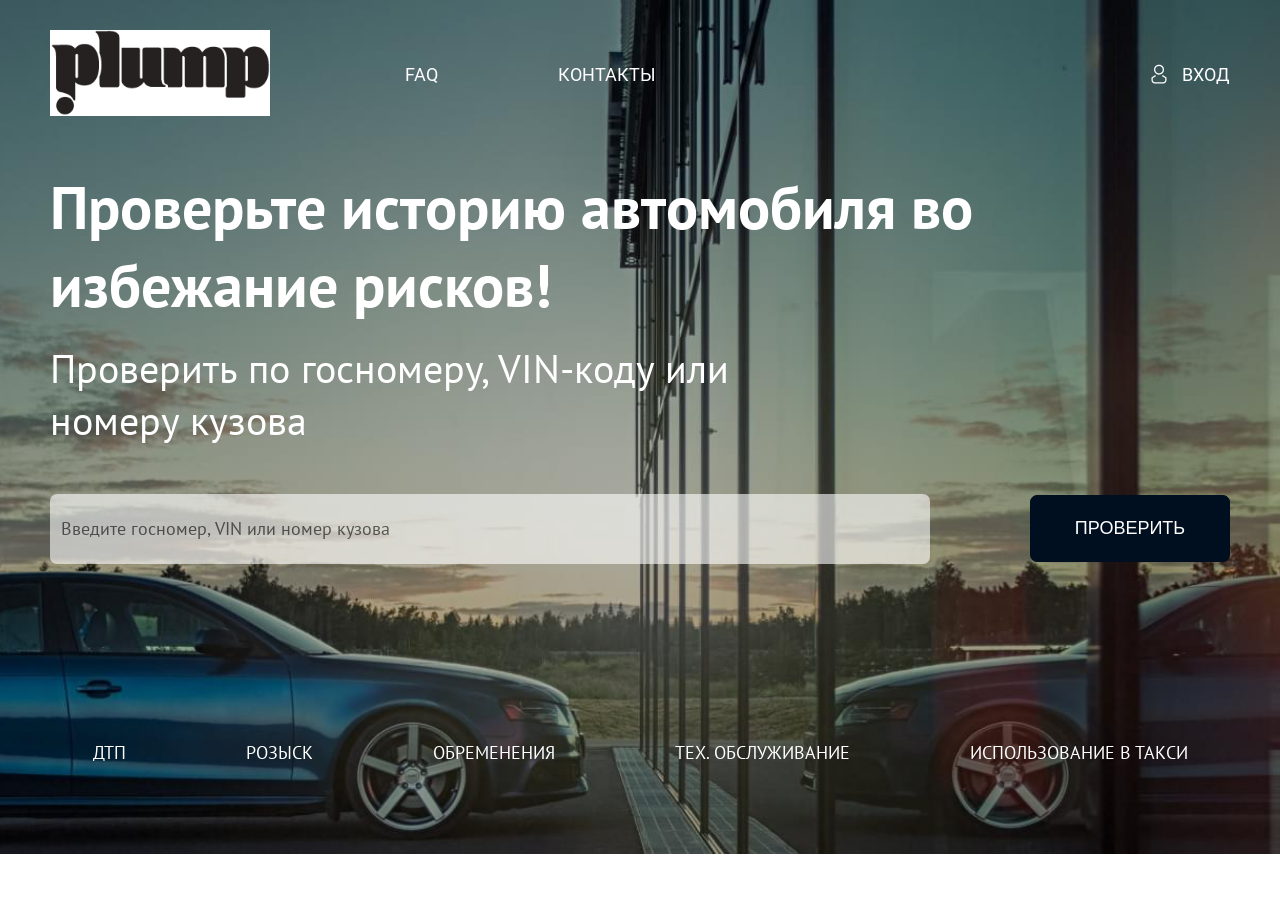
==== index.html @ 809ff92e "FIrst" ====
<!DOCTYPE html>
<html lang="ru">

<head>
    <meta charset="UTF-8">
    <meta http-equiv="X-UA-Compatible" content="IE=edge">
    <meta name="viewport" content="width=device-width, initial-scale=1.0">
    <title>Auto | Development Version</title>
    <link rel="stylesheet" href="css/style.min.css">
</head>

<body>
    <div class="wrapper">
        <div class="content">
            <header class="header header_white">
                <div class="container">
                    <div class="row">
                        <div class="header__col header__col_logo">
                            <div class="header__logo">
                                <img src="images/logo.png" alt="логотип">
                            </div>
                        </div>
                        <div class="header__col header__col_menu">
                            <input class="burger-menu__input" type="checkbox" id="burgerMenu">
                            <label class='menu__icon burger-menu' for="burgerMenu">
                                <span></span>
                                <span></span>
                                <span></span>
                            </label>
                            <div class="header__menu">
                                <nav class='header-menu__body'>
                                    <ul class='header-menu__list'>
                                        <li class='header-menu__item'><a href='#' class='header-menu__link'>FAQ</a></li>
                                        <li class='header-menu__item'><a href='#' class='header-menu__link'>КОНТАКТЫ</a>
                                        </li>
                                        <li class='header-menu__item header-menu__item_mob'><a href='#'
                                                class='header-menu__link'>профиль</a></li>
                                    </ul>
                                    <ul class="header-menu__info">
                                        <li class="header-menu__info-item">
                                            <a href="tel:89990000000" class="header-menu__info-link">89990000000</a>
                                        </li>
                                        <li class="header-menu__info-item">
                                            <a href="mailto:1@m.ru" class="header-menu__info-link">1@m.ru</a>
                                        </li>
                                    </ul>
                                </nav>
                            </div>
                            <div class="header__menu-bg"></div>
                        </div>
                        <div class="header__col header__col_enter">
                            <div class="header__enter">
                                <svg class="header__enter-icon" width="20" height="20" viewBox="0 0 20 20" fill="none"
                                    xmlns="http://www.w3.org/2000/svg">
                                    <path
                                        d="M10 10.625C9.0111 10.625 8.0444 10.3318 7.22215 9.78235C6.39991 9.23294 5.75904 8.45205 5.3806 7.53842C5.00217 6.62479 4.90315 5.61946 5.09608 4.64955C5.289 3.67965 5.76521 2.78873 6.46447 2.08947C7.16373 1.39021 8.05465 0.914002 9.02455 0.721076C9.99446 0.52815 10.9998 0.627166 11.9134 1.0056C12.8271 1.38404 13.6079 2.02491 14.1574 2.84715C14.7068 3.6694 15 4.6361 15 5.625C15 6.95109 14.4732 8.22285 13.5355 9.16054C12.5979 10.0982 11.3261 10.625 10 10.625ZM10 1.875C9.25832 1.875 8.5333 2.09494 7.91661 2.50699C7.29993 2.91905 6.81928 3.50472 6.53545 4.18994C6.25163 4.87516 6.17736 5.62916 6.32206 6.35659C6.46675 7.08402 6.8239 7.75221 7.34835 8.27665C7.8728 8.8011 8.54098 9.15825 9.26841 9.30295C9.99584 9.44764 10.7498 9.37338 11.4351 9.08955C12.1203 8.80572 12.706 8.32508 13.118 7.70839C13.5301 7.09171 13.75 6.36668 13.75 5.625C13.75 4.63044 13.3549 3.67661 12.6517 2.97335C11.9484 2.27009 10.9946 1.875 10 1.875Z" />
                                    <path
                                        d="M14.375 19.375H5.625C4.7962 19.375 4.00134 19.0458 3.41529 18.4597C2.82924 17.8737 2.5 17.0788 2.5 16.25V13.75C2.50002 13.6415 2.52826 13.5349 2.58196 13.4407C2.63566 13.3465 2.71295 13.2678 2.80625 13.2125L5.93125 11.3375C6.07224 11.2738 6.23186 11.2646 6.37922 11.3118C6.52658 11.359 6.6512 11.4591 6.72896 11.5929C6.80673 11.7267 6.83212 11.8845 6.80022 12.0359C6.76831 12.1873 6.68138 12.3215 6.55625 12.4125L3.75 14.1062V16.25C3.75 16.7473 3.94754 17.2242 4.29917 17.5758C4.65081 17.9275 5.12772 18.125 5.625 18.125H14.375C14.8723 18.125 15.3492 17.9275 15.7008 17.5758C16.0525 17.2242 16.25 16.7473 16.25 16.25V14.1062L13.4312 12.4125C13.3516 12.3765 13.2803 12.3241 13.2221 12.2589C13.1639 12.1936 13.1201 12.1168 13.0934 12.0335C13.0667 11.9502 13.0579 11.8623 13.0673 11.7754C13.0768 11.6884 13.1044 11.6044 13.1483 11.5288C13.1923 11.4532 13.2516 11.3877 13.3225 11.3365C13.3934 11.2852 13.4742 11.2494 13.5598 11.2314C13.6453 11.2134 13.7337 11.2135 13.8193 11.2318C13.9048 11.25 13.9855 11.2861 14.0562 11.3375L17.1812 13.2125C17.2769 13.2662 17.3567 13.3442 17.4126 13.4386C17.4686 13.5329 17.4987 13.6403 17.5 13.75V16.25C17.5 17.0788 17.1708 17.8737 16.5847 18.4597C15.9987 19.0458 15.2038 19.375 14.375 19.375Z" />
                                </svg>
                                вход
                            </div>
                        </div>
                    </div>
                </div>
            </header>
            <section class="home-offer">
                <div class="container">
                    <div class="row">
                        <h1 class="home-offer__title title title_bold title_white">
                            Проверьте историю автомобиля во избежание рисков!
                        </h1>
                        <p class="home-offer__descr">
                            Проверить по госномеру, VIN-коду или номеру кузова
                        </p>
                        <form action="#" class="home-offer__form">
                            <input type="text" class="input home-offer__form-input check-form__input"
                                placeholder="Введите госномер, VIN или номер кузова">
                            <button class="home-offer__form-btn check-form__btn btn btn_dark"
                                type="submit">ПРОВЕРИТЬ</button>
                        </form>
                        <ul class='home-offer__menu'>
                            <li class='home-offer__item'><a href='#' class='home-offer__link'>ДТП</a></li>
                            <li class='home-offer__item'><a href='#' class='home-offer__link'>РОЗЫСК</a></li>
                            <li class='home-offer__item'><a href='#' class='home-offer__link'>ОБРЕМЕНЕНИЯ</a></li>
                            <li class='home-offer__item'><a href='#' class='home-offer__link'>ТЕХ. ОБСЛУЖИВАНИЕ</a></li>
                            <li class='home-offer__item'><a href='#' class='home-offer__link'>ИСПОЛЬЗОВАНИЕ В ТАКСИ</a>
                            </li>
                        </ul>
                    </div>
                </div>
            </section>
            <section class="home-rep">
                <div class="container">
                    <div class="row">
                        <h2 class="title title_md title_dark">
                            В полный отчет входит:
                        </h2>
                    </div>
                    <div class="row">
                        <div class="home-rep__items">
                            <div class="home-rep__item">
                                <div class="home-rep__item-img">
                                    <img src="images/icons/home-page/driver.svg" class="home-rep__item-icon">
                                </div>
                                <p class="home-rep__items-text">
                                    История смены владельцев авто
                                </p>
                            </div>
                            <div class="home-rep__item">
                                <div class="home-rep__item-img">
                                    <img src="images/icons/home-page/dtp.svg" class="home-rep__item-icon">
                                </div>
                                <p class="home-rep__items-text">
                                    История участия в ДТП
                                </p>
                            </div>
                            <div class="home-rep__item">
                                <div class="home-rep__item-img">
                                    <img src="images/icons/home-page/reg.svg" class="home-rep__item-icon">
                                </div>
                                <p class="home-rep__items-text">
                                    История регистрации автомобиля
                                </p>
                            </div>
                            <div class="home-rep__item">
                                <div class="home-rep__item-img">
                                    <img src="images/icons/home-page/mglass.svg" class="home-rep__item-icon">
                                </div>
                                <p class="home-rep__items-text">
                                    Нахождение авто в розыске
                                </p>
                            </div>
                            <div class="home-rep__item">
                                <div class="home-rep__item-img">
                                    <img src="images/icons/home-page/court.svg" class="home-rep__item-icon">
                                </div>
                                <p class="home-rep__items-text">
                                    Наличие обременений на автомобиль
                                </p>
                            </div>
                            <div class="home-rep__item">
                                <div class="home-rep__item-img">
                                    <img src="images/icons/home-page/mileage.svg" class="home-rep__item-icon">
                                </div>
                                <p class="home-rep__items-text">
                                    Пробег транспортного средства
                                </p>
                            </div>
                            <div class="home-rep__item">
                                <div class="home-rep__item-img">
                                    <img src="images/icons/home-page/to.svg" class="home-rep__item-icon">
                                </div>
                                <p class="home-rep__items-text">
                                    История прохождения ТО
                                </p>
                            </div>
                            <div class="home-rep__item">
                                <div class="home-rep__item-img">
                                    <img src="images/icons/home-page/tm.svg" class="home-rep__item-icon">
                                </div>
                                <p class="home-rep__items-text">
                                    Таможенные сведения
                                </p>
                            </div>
                            <div class="home-rep__item">
                                <div class="home-rep__item-img">
                                    <img src="images/icons/home-page/taxi.svg" class="home-rep__item-icon">
                                </div>
                                <p class="home-rep__items-text">
                                    Использование в таксопарках
                                </p>
                            </div>
                        </div>
                    </div>
                    <div class="row home-rep__sec">
                        <h2 class="title title_md title_dark">
                            Информация берется </br>
                            из официальных источников:
                        </h2>
                    </div>
                    <div class="row">
                        <div class="home-rep__items">
                            <div class="home-rep__item">
                                <div class="home-rep__item-img">
                                    <img src="images/icons/home-page/gibbd.svg" class="home-rep__item-icon">
                                </div>
                                <p class="home-rep__items-text">
                                    ГИБДД
                                </p>
                            </div>
                            <div class="home-rep__item">
                                <div class="home-rep__item-img">
                                    <img src="images/icons/home-page/dillers.svg" class="home-rep__item-icon">
                                </div>
                                <p class="home-rep__items-text">
                                    Автодилеры
                                </p>
                            </div>
                            <div class="home-rep__item">
                                <div class="home-rep__item-img">
                                    <img src="images/icons/home-page/court.svg" class="home-rep__item-icon">
                                </div>
                                <p class="home-rep__items-text">
                                    ФССП
                                </p>
                            </div>
                            <div class="home-rep__item">
                                <div class="home-rep__item-img">
                                    <img src="images/icons/home-page/repair.svg" class="home-rep__item-icon">
                                </div>
                                <p class="home-rep__items-text">
                                    ЕАИСТО
                                </p>
                            </div>
                            <div class="home-rep__item">
                                <div class="home-rep__item-img">
                                    <img src="images/icons/home-page/bank.svg" class="home-rep__item-icon">
                                </div>
                                <p class="home-rep__items-text">
                                    Кредитные организации, банки
                                </p>
                            </div>
                            <div class="home-rep__item">
                                <div class="home-rep__item-img">
                                    <img src="images/icons/home-page/judge.svg" class="home-rep__item-icon">
                                </div>
                                <p class="home-rep__items-text">
                                    Судебные и таможенные органы
                                </p>
                            </div>
                            <div class="home-rep__item">
                                <div class="home-rep__item-img">
                                    <img src="images/icons/home-page/customs.svg" class="home-rep__item-icon">
                                </div>
                                <p class="home-rep__items-text">
                                    Федеральная таможенная служба РФ
                                </p>
                            </div>
                            <div class="home-rep__item">
                                <div class="home-rep__item-img">
                                    <img src="images/icons/home-page/notary.svg" class="home-rep__item-icon">
                                </div>
                                <p class="home-rep__items-text">
                                    Нотариальная палата
                                </p>
                            </div>
                            <div class="home-rep__item">
                                <div class="home-rep__item-img">
                                    <img src="images/icons/home-page/insc.svg" class="home-rep__item-icon">
                                </div>
                                <p class="home-rep__items-text">
                                    Страховые компании
                                </p>
                            </div>
                            <div class="home-rep__item">
                                <div class="home-rep__item-img">
                                    <img src="images/icons/home-page/advert.svg" class="home-rep__item-icon">
                                </div>
                                <p class="home-rep__items-text">
                                    Доски объявлений
                                </p>
                            </div>
                        </div>
                    </div>
                </div>
            </section>
            <section class="home-problems">
                <div class="container">
                    <div class="row">
                        <h2 class="home-problems__title title title_md title_dark">
                            Наиболее распространенные проблемы </br>
                            при покупке транспортного средства с пробегом
                        </h2>
                    </div>
                    <div class="row home-problems__items">
                        <div class="home-problems__item">
                            <div class="home-problems__icon">
                                <img src="images/icons/home-page/mileage2.svg">
                            </div>
                            <p class="home-problems__text">Скрученный пробег,
                                проблемы с кузовом и двигателем
                            </p>
                        </div>
                        <div class="home-problems__item">
                            <div class="home-problems__icon">
                                <img src="images/icons/home-page/tools.svg">
                            </div>
                            <p class="home-problems__text">
                                Вложение больших средств в ремонт купленного транспортного средства
                            </p>
                        </div>
                        <div class="home-problems__item">
                            <div class="home-problems__icon">
                                <img src="images/icons/home-page/docs.svg">
                            </div>
                            <p class="home-problems__text">
                                Наличие юридических проблем с авто (скрытые кредиты, перебитые номера VIN и др.)
                            </p>
                        </div>
                    </div>
                    <div class="row">
                        <div class="home-problems__title title title_md title_dark">Подробный отчет об истории
                            транспортного
                            средства </br> <span>за 99 рублей</span></div>
                    </div>
                    <div class="row">

                        <form action="#" class="home-problems__form check-form">
                            <input type="text" class="input home-problems__form-input check-form__input"
                                placeholder="Введите госномер, VIN или номер кузова">
                            <button class="home-problems__form-btn btn btn_dark" type="submit">ПРОВЕРИТЬ</button>
                        </form>
                    </div>
                </div>
            </section>
            <section class="home-question">
                <div class="container">
                    <p class="home-question__text home-question__text_q">
                        На сайте ГИБДД.РФ можно бесплатно проверить транспортное средство. <br>
                        Почему подробная информация платная?
                    </p>
                    <p class="home-question__text home-question__text_a">
                        Во-первых, в подробном отчёте содержится полная информация из многих баз данных помимо сайта
                        ГИБДД.РФ.
                        <br><br>
                        Во-вторых, для получения подробной информации мы используем сервера, которые оплачиваем.
                        Также, информация из других баз данных стоит денег. И эти расходы мы берем на себя.
                        <br><br>
                        Если вы покупаете подержанный автомобиль, лучше заплатить 99 рублей, чем потом переживать об
                        огромных
                        затратах на ремонт неисправного транспортного средства.
                    </p>
                </div>
            </section>
            <section class="home-report">
                <div class="container">
                    <div class="row">
                        <h2 class="title title_md title_dark">
                            Полный отчет об автомобиле за пару кликов
                        </h2>
                    </div>
                    <div class="row">
                        <ul class="home-report__list">
                            <li class="home-report__item">
                                <div class="home-report__item-icon">
                                    <img src="images/icons/home-page/time.svg" alt="">
                                </div>
                                <p class="home-report__item-text">
                                    Частая проблема, с которой сталкиваются люди при покупке б/у авто - это
                                    недостоверная или
                                    неполная информация. Пригодный внешний вид автомобиля может скрывать серьезные
                                    проблемы: аварии,
                                    обременения и различные юридические проблемы.
                                </p>
                            </li>
                            <li class="home-report__item">
                                <div class="home-report__item-icon">
                                    <img src="images/icons/home-page/alert.svg" alt="">
                                </div>
                                <p class="home-report__item-text">
                                    Обязательно проверьте ТС по номеру кузова, если вы планируете покупать праворульный
                                    автомобиль.
                                    Если информация из отчета не соответствует тому, что вам говорит продавец, лучше
                                    отказаться от
                                    приобретения такого автомобиля. Последствия такой покупки могут быть непредсказуемы.
                                </p>
                            </li>
                            <li class="home-report__item">
                                <div class="home-report__item-icon">
                                    <img src="images/icons/home-page/dialog.svg" alt="">
                                </div>
                                <p class="home-report__item-text">
                                    Обязательно проверьте ТС по номеру кузова, если вы планируете покупать праворульный
                                    автомобиль.
                                    Если информация из отчета не соответствует тому, что вам говорит продавец, лучше
                                    отказаться от
                                    приобретения такого автомобиля. Последствия такой покупки могут быть непредсказуемы.
                                </p>
                            </li>
                        </ul>
                    </div>
                </div>
            </section>
            <section class="home-questions">
                <div class="container">
                    <div class="row">
                        <h2 class="home-questions__title title title_md title_white">
                            Частые вопросы
                        </h2>
                    </div>
                    <div class="row home-questions__items">
                        <div class="home-questions__item">
                            <input class="home-questions__item-check" type="checkbox" id="q1">
                            <label for="q1" class="home-questions__item-title">

                                Не пришел отчет на почту. Что делать?
                                <div class="home-questions__item-open">
                                    <span></span>
                                    <span></span>
                                </div>
                            </label>
                            <div class="home-questions__item-content">
                                VIN обязательно состоит из 17 знаков. используются только следующие символы латинского
                                алфавита и
                                арабские цифры:
                                0 1 2 3 4 5 6 7 8 9 A B C D E F G H J K L M N P R S T U V W X Y Z
                                Использовать буквы: I, O, Q – запрещено, так как их можно спутать с цифрами 1, 0, а
                                также перепутать
                                между собой.
                                VIN делится на 3 части:
                                WMI (World Manufacturers Identification) – мировой индекс изготовителя
                                VDS (Vehicle Description Section) – описательная часть
                                VIS (Vehicle Identification Section) – отличительная часть
                            </div>
                        </div>
                        <div class="home-questions__item">
                            <input class="home-questions__item-check" type="checkbox" id="q3">
                            <label for="q3" class="home-questions__item-title">

                                У моей машины нет вин кода, как проверить полную информацию?
                                <div class="home-questions__item-open">
                                    <span></span>
                                    <span></span>
                                </div>
                            </label>
                            <div class="home-questions__item-content">
                                VIN обязательно состоит из 17 знаков. используются только следующие символы латинского
                                алфавита и
                                арабские цифры:
                                0 1 2 3 4 5 6 7 8 9 A B C D E F G H J K L M N P R S T U V W X Y Z
                                Использовать буквы: I, O, Q – запрещено, так как их можно спутать с цифрами 1, 0, а
                                также перепутать
                                между собой.
                                VIN делится на 3 части:
                                WMI (World Manufacturers Identification) – мировой индекс изготовителя
                                VDS (Vehicle Description Section) – описательная часть
                                VIS (Vehicle Identification Section) – отличительная часть
                            </div>
                        </div>
                        <div class="home-questions__item">
                            <input class="home-questions__item-check" type="checkbox" id="q2">
                            <label for="q2" class="home-questions__item-title">

                                Почему не читает мой vin код или госномер?
                                <div class="home-questions__item-open">
                                    <span></span>
                                    <span></span>
                                </div>
                            </label>
                            <div class="home-questions__item-content">
                                VIN обязательно состоит из 17 знаков. используются только следующие символы латинского
                                алфавита и
                                арабские цифры:
                                0 1 2 3 4 5 6 7 8 9 A B C D E F G H J K L M N P R S T U V W X Y Z
                                Использовать буквы: I, O, Q – запрещено, так как их можно спутать с цифрами 1, 0, а
                                также перепутать
                                между собой.
                                VIN делится на 3 части:
                                WMI (World Manufacturers Identification) – мировой индекс изготовителя
                                VDS (Vehicle Description Section) – описательная часть
                                VIS (Vehicle Identification Section) – отличительная часть
                            </div>
                        </div>
                        <div class="home-questions__item">
                            <input class="home-questions__item-check" type="checkbox" id="q4">
                            <label for="q4" class="home-questions__item-title">

                                Не пришел отчет на почту. Что делать?
                                <div class="home-questions__item-open">
                                    <span></span>
                                    <span></span>
                                </div>
                            </label>
                            <div class="home-questions__item-content">
                                VIN обязательно состоит из 17 знаков. используются только следующие символы латинского
                                алфавита и
                                арабские цифры:
                                0 1 2 3 4 5 6 7 8 9 A B C D E F G H J K L M N P R S T U V W X Y Z
                                Использовать буквы: I, O, Q – запрещено, так как их можно спутать с цифрами 1, 0, а
                                также перепутать
                                между собой.
                                VIN делится на 3 части:
                                WMI (World Manufacturers Identification) – мировой индекс изготовителя
                                VDS (Vehicle Description Section) – описательная часть
                                VIS (Vehicle Identification Section) – отличительная часть
                            </div>
                        </div>
                    </div>
                </div>
            </section>
            <section class="home-contacts">
                <div class="container">
                    <div class="row">
                        <h2 class="home-contacts__title title title_md title-dark">
                            Контакты
                        </h2>
                    </div>
                    <div class="row">
                        <div class="home-contacts__col">
                            <ul class="home-contacts__list">
                                <li class="home-contacts__item">
                                    ООО "Социальные технологии"
                                </li>
                                <li class="home-contacts__item">
                                    ИНН: 9723159800
                                </li>
                                <li class="home-contacts__item">
                                    ОГРН: 1227700396571
                                </li>
                            </ul>
                            <ul class="home-contacts__list">
                                <li class="home-contacts__item">
                                    <address>Адрес: город Москва, 5-Я Кожуховская ул, д. 9</address>
                                </li>
                                <li class="home-contacts__item">
                                    <a href="tel:#" class="home-contacts__link">Телефон: +7-903-782-99-34</a>
                                </li>
                                <li class="home-contacts__item">
                                    <a href="mailto:#" class="home-contacts__link">E-mail: 1@m.ru</a>
                                </li>
                                <li class="home-contacts__item">
                                    График работы: Пн-Пт с 10.00 до 18.00
                                </li>
                            </ul>
                        </div>
                        <div class="home-contacts__col">
                            <h2 class="home-contacts__title title title_md title_dark">
                                Напишите нам
                            </h2>
                            <form action="#" class="home-contacts__form">
                                <input type="text" class="input home-contacts__form-input" placeholder="Имя" />
                                <input type="text" class="input home-contacts__form-input" placeholder="Телефон" />
                                <textarea type="text"
                                    class="input home-contacts__form-input home-contacts__form-message"
                                    placeholder="Сообщение"></textarea>
                                <button class="btn btn_dark home-contacts__form-btn" type="submit">ОТПРАВИТЬ</button>
                                <div class="home-contacts__form-check">
                                    <div class="home-contacts__form-check-wrapper">
                                        <input class="home-contacts__form-check-input" type="checkbox" id="formCheck">
                                        <span class="home-contacts__form-check-input-custom"></span>
                                    </div>
                                    <label for="formCheck" class="home-contacts__form-check-label">Соглашаюсь с
                                        Политикой
                                        конфиденциальности и обработкой персональных данных</label>
                                </div>
                            </form>
                        </div>
                    </div>
                </div>
            </section>
        </div>
        <footer class="footer">
            <div class="container">
                <div class="row">
                    <nav class="footer__menu">
                        <ul class='footer-menu__list'>
                            <li class='footer-menu__item'><a href='#' class='footer-menu__link'>Политика
                                    конфиденциальности</a></li>
                            <li class='footer-menu__item'><a href='#' class='footer-menu__link'>Обработка персональных
                                    данных</a></li>
                            <li class='footer-menu__item'><a href='#' class='footer-menu__link'>Оферта</a></li>
                            <li class='footer-menu__item'><a href='#' class='footer-menu__link'>Тарифы</a></li>
                            <li class='footer-menu__item'><a href='#' class='footer-menu__link'>Отменить подписку</a>
                            </li>
                        </ul>
                    </nav>
                </div>
            </div>
        </footer>
    </div>
</body>

</html>
---- css/style.min.css ----
@font-face{
    font-family:Roboto;
    font-weight:700;
    font-style:normal;
    src:url(../fonts/Roboto/Roboto-Bold.ttf) format("truetype")
}
@font-face{
    font-family:Roboto;
    font-weight:400;
    font-style:normal;
    src:url(../fonts/Roboto/Roboto-Regular.ttf) format("truetype")
}
@font-face{
    font-family:"PT Sans";
    font-weight:700;
    font-style:normal;
    src:url(../fonts/PT_Sans/PTSans-Bold.ttf) format("truetype")
}
@font-face{
    font-family:"PT Sans";
    font-weight:400;
    font-style:normal;
    src:url(../fonts/PT_Sans/PTSans-Regular.ttf) format("truetype")
}
@font-face{
    font-family:"Source Sans 3";
    font-weight:400;
    font-style:normal;
    src:url(../fonts/Source_Sans_3/SourceSans3-VariableFont_wght.ttf) format("truetype")
}
*{
    -webkit-box-sizing:border-box;
    box-sizing:border-box
}
body{
    padding:0;
    margin:0;
    overflow-x:hidden;
    font-family:Roboto;
    font-weight:400;
    font-size:1.2857142857rem;
    color:#070707
}
body,html{
    height:100%;
    overflow-x:hidden
}
a:hover{
    text-decoration:none
}
.wrapper{
    display:-webkit-box;
    display:-ms-flexbox;
    display:flex;
    -webkit-box-orient:vertical;
    -webkit-box-direction:normal;
    -ms-flex-direction:column;
    flex-direction:column;
    height:100%;
    overflow-x:hidden;
    position:relative
}
.container{
    max-width:1210px;
    padding:0 15px;
    margin:0 auto
}
.content{
    -webkit-box-flex:1;
    -ms-flex:1 0 auto;
    flex:1 0 auto
}
footer{
    -webkit-box-flex:0;
    -ms-flex:0 0 auto;
    flex:0 0 auto
}
.row{
    display:-webkit-box;
    display:-ms-flexbox;
    display:flex
}
.text{
    margin:0;
    padding:0;
    font-family:Roboto;
    font-size:1.2857142857rem
}
.title{
    padding:0;
    margin:0
}
.title_bold{
    font-family:"PT Sans";
    font-size:4.2857142857rem;
    font-weight:700
}
.title_md{
    font-family:"PT Sans";
    font-size:2.8571428571rem;
    font-weight:700
}
.title_white{
    color:#fff
}
.title_dark{
    color:#070707
}
.title_nof{
    position:relative
}
.title_nof::after{
    content:"";
    position:absolute;
    background:#27a906;
    border-radius:50%;
    width:15px;
    top:50%;
    right:-45px;
    height:15px
}
.input{
    background:rgba(255,255,255,.6);
    border-radius:7px;
    padding-left:11px;
    padding-right:11px;
    font-size:1.2857142857rem;
    font-family:"PT Sans";
    border:none;
    -webkit-transition:.2s;
    -o-transition:.2s;
    transition:.2s
}
.input::-webkit-input-placeholder{
    color:rgba(0,0,0,.6);
    font-size:1.2857142857rem;
    font-family:"PT Sans"
}
.input::-moz-placeholder{
    color:rgba(0,0,0,.6);
    font-size:1.2857142857rem;
    font-family:"PT Sans"
}
.input:-ms-input-placeholder{
    color:rgba(0,0,0,.6);
    font-size:1.2857142857rem;
    font-family:"PT Sans"
}
.input::-ms-input-placeholder{
    color:rgba(0,0,0,.6);
    font-size:1.2857142857rem;
    font-family:"PT Sans"
}
.input::placeholder{
    color:rgba(0,0,0,.6);
    font-size:1.2857142857rem;
    font-family:"PT Sans"
}
.input:focus{
    background:rgba(255,255,255,.8);
    outline:0
}
.btn{
    border:1px solid rgba(0,0,0,0);
    border-radius:7px;
    text-transform:uppercase;
    text-align:center;
    padding:1.5714285714rem 0;
    max-width:200px;
    width:100%;
    font-size:1.2857142857rem;
    cursor:pointer
}
.btn_dark{
    background-color:#000f20;
    color:#fff;
    border-color:#000f20
}
.btn_white{
    background-color:#fff;
    color:#000;
    border-color:#000
}
.btn:hover{
    color:#fff;
    background-color:#012248;
    border-color:#012248
}
.btn:focus{
    color:#fff;
    background-color:#000f20;
    border-color:#000f20
}
.btn:disabled{
    background:rgba(0,15,32,.1);
    border-color:rgba(0,15,32,.1);
    color:rgba(0,0,0,.4)
}
.check-form{
    width:100%;
    display:-webkit-box;
    display:-ms-flexbox;
    display:flex;
    -webkit-box-align:center;
    -ms-flex-align:center;
    align-items:center
}
.check-form__input{
    max-width:880px;
    width:100%;
    padding-top:1.6785714286rem;
    padding-bottom:1.6785714286rem;
    margin:0 7.1428571429rem 0 0
}
.form{
    background:#f2efe9;
    padding:2.8571428571rem;
    border-radius:7px;
    display:-webkit-box;
    display:-ms-flexbox;
    display:flex;
    -webkit-box-orient:vertical;
    -webkit-box-direction:normal;
    -ms-flex-direction:column;
    flex-direction:column
}
.check{
    position:relative;
    height:30px;
    width:30px;
    min-width:30px;
    margin:0 2.1428571429rem 0 0
}
.check__custom{
    position:absolute;
    width:100%;
    height:100%;
    left:0;
    top:0;
    border-radius:7px;
    border:1px solid rgba(0,0,0,.6);
    display:block;
    z-index:0
}
.check__input{
    position:absolute;
    cursor:pointer;
    width:100%;
    height:100%;
    opacity:0;
    padding:0;
    margin:0;
    z-index:2
}
.check__input:checked~.check__custom{
    background-image:url(../images/icons/check.svg);
    background-size:80%;
    background-repeat:no-repeat;
    background-position:center
}
.info-list{
    list-style:none;
    padding:0;
    margin:0 8.5714285714rem 0 0;
    list-style-position:inside;
    -moz-column-count:2;
    -webkit-column-count:2;
    column-count:2;
    -webkit-column-gap:8.5714285714rem;
    -moz-column-gap:8.5714285714rem;
    column-gap:8.5714285714rem
}
.info-list:last-child{
    margin-right:0
}
.info-list__item{
    margin:10px 0 0 0
}
.info-list__item:first-child{
    margin-top:0
}
.alert{
    background:#f2efe9;
    border-radius:7px;
    padding:3.2142857143rem;
    width:100%
}
.alert__text{
    padding:0;
    margin:0
}
@media(max-width:660px){
    .rep-report__info-list{
        -webkit-column-gap:3.5714285714rem;
        -moz-column-gap:3.5714285714rem;
        column-gap:3.5714285714rem
    }
}
.subscr{
    padding:5.7142857143rem 0
}
.subscr__title{
    margin:0 0 3.0714285714rem 0
}
.subscr__form{
    margin:auto
}
.subscr__cards{
    display:-webkit-box;
    display:-ms-flexbox;
    display:flex;
    -webkit-box-pack:justify;
    -ms-flex-pack:justify;
    justify-content:space-between;
    margin:0 0 2.8571428571rem 0
}
.subscr__card{
    padding:2.1428571429rem;
    border:1px solid #070707;
    border-radius:7px;
    background:#fff;
    display:-webkit-box;
    display:-ms-flexbox;
    display:flex;
    -webkit-box-orient:vertical;
    -webkit-box-direction:normal;
    -ms-flex-direction:column;
    flex-direction:column;
    -webkit-box-pack:justify;
    -ms-flex-pack:justify;
    justify-content:space-between;
    position:relative;
    cursor:pointer;
    -webkit-box-flex:0;
    -ms-flex:0 1 32%;
    flex:0 1 32%;
    -webkit-transition:.2s;
    -o-transition:.2s;
    transition:.2s
}
.subscr__card-checkbox{
    opacity:0;
    position:absolute
}
.subscr__card-checkbox:checked+.subscr__card{
    background-color:#000f20;
    color:#fff
}
.subscr__card-checkbox:checked+.subscr__card .subscr__card-price span{
    color:rgba(255,255,255,.6)
}
.subscr__card-checkbox:checked+.subscr__card .subscr__card-descr{
    color:rgba(255,255,255,.6)
}
.subscr__card-header{
    margin:0 0 3.9285714286rem 0
}
.subscr__card-title{
    font-size:2.1428571429rem
}
.subscr__card-price{
    font-size:2.1428571429rem
}
.subscr__card-price span{
    font-size:1.2857142857rem;
    color:rgba(0,0,0,.6)
}
.subscr__card-descr{
    margin:10px 0 0 0;
    color:rgba(0,0,0,.6)
}
.subscr__agree-wrapper{
    display:-webkit-box;
    display:-ms-flexbox;
    display:flex;
    margin:22px 0 0 0
}
.subscr__btn{
    padding-top:7px;
    padding-bottom:7px;
    display:block;
    margin:3.2142857143rem auto 0 auto
}
.email-form{
    background:#f2efe9;
    border-radius:7px;
    padding:2.8571428571rem;
    max-width:480px;
    width:100%;
    display:-webkit-box;
    display:-ms-flexbox;
    display:flex;
    -webkit-box-orient:vertical;
    -webkit-box-direction:normal;
    -ms-flex-direction:column;
    flex-direction:column
}
.email-form__input{
    width:100%;
    padding-top:8.5px;
    padding-bottom:8.5px
}
.email-form__btn{
    margin-top:25px;
    padding-top:7px;
    padding-bottom:7px;
    max-width:240px
}
@media(max-width:530px){
    .info-list{
        height:initial;
        -webkit-column-count:1;
        -moz-column-count:1;
        column-count:1
    }
}
@media(max-width:1200px){
    .check-form__input{
        margin:0 2.1428571429rem 0 0
    }
    .check-form__btn{
        margin:0
    }
    html{
        font-size:12px
    }
}
@media(max-width:1980px){
    html{
        font-size:14px
    }
}
@media(max-width:1660px){
    html{
        font-size:14px
    }
}
@media(max-width:860px){
    html{
        font-size:9px
    }
    .subscr__cards{
        -webkit-box-orient:vertical;
        -webkit-box-direction:normal;
        -ms-flex-direction:column;
        flex-direction:column
    }
    .subscr__card{
        margin:15px 0 0 0;
        width:100%
    }
    .subscr__card:first-child{
        margin-top:0
    }
    .subscr__btn{
        margin-left:0
    }
}
@media(max-width:480px){
    .btn{
        max-width:160px
    }
    .email-form{
        max-width:none
    }
    .email-form__btn{
        width:100%;
        display:block;
        max-width:none
    }
}
.absolute-hide{
    display:none
}
.lock{
    overflow-y:hidden
}
.header{
    font-size:18px;
    padding:2.1428571429rem 0;
    border-bottom:1px solid rgba(0,0,0,.2)
}
.header_white{
    border:none;
    color:#fff
}
.header_white .header__enter-icon path{
    fill:#fff
}
.header_white .header-menu__link{
    color:#fff
}
.header_white .burger-menu span{
    background-color:#fff
}
.header_dark{
    color:#070707
}
.header_dark .header__enter-icon path{
    fill:#000
}
.header_dark .header-menu__link{
    color:#000
}
.header_dark .burger-menu span{
    background-color:#000
}
.header__col_logo{
    -webkit-box-flex:0;
    -ms-flex:0 0 25%;
    flex:0 0 25%;
    margin:0 60px 0 0
}
.header__col_menu{
    -webkit-box-flex:0;
    -ms-flex:0 1 12.777%;
    flex:0 1 12.777%;
    -webkit-box-pack:start;
    -ms-flex-pack:start;
    justify-content:flex-start
}
.header__col_enter{
    -webkit-box-flex:0;
    -ms-flex:0 1 62.333%;
    flex:0 1 62.333%;
    -webkit-box-pack:end;
    -ms-flex-pack:end;
    justify-content:flex-end
}
.header__logo{
    max-width:220px;
    width:100%
}
.header__logo img{
    width:100%
}
.header__menu{
    display:-webkit-box;
    display:-ms-flexbox;
    display:flex;
    list-style:none
}
.header__enter{
    display:-webkit-box;
    display:-ms-flexbox;
    display:flex;
    -webkit-box-pack:end;
    -ms-flex-pack:end;
    justify-content:flex-end;
    text-transform:uppercase
}
.header__enter-icon{
    margin:0 13px 0 0
}
.header .row{
    -webkit-box-align:center;
    -ms-flex-align:center;
    align-items:center
}
.header__menu-bg{
    position:fixed;
    width:100%;
    height:100%;
    top:0;
    left:0;
    opacity:0;
    -webkit-transition:.3s;
    -o-transition:.3s;
    transition:.3s;
    z-index:-1;
    background:rgba(0,0,0,.5)
}
.header .burger-menu{
    display:none;
    position:absolute;
    margin:-23px 0 0 0;
    right:30px;
    width:30px;
    z-index:2;
    height:18px;
    cursor:pointer;
    z-index:5
}
.header .burger-menu__input{
    opacity:0;
    left:-100%;
    display:none
}
.header .burger-menu span{
    -webkit-transition:.3s;
    -o-transition:.3s;
    transition:.3s;
    top:8px;
    left:0;
    position:absolute;
    width:100%;
    height:2px
}
.header .burger-menu span:first-child{
    top:0
}
.header .burger-menu span:last-child{
    top:auto;
    bottom:0
}
.header .burger-menu__input:checked+.burger-menu span{
    -webkit-transform:scale(0);
    -ms-transform:scale(0);
    transform:scale(0);
    background-color:#000
}
.header .burger-menu__input:checked+.burger-menu span:first-child{
    -webkit-transform:rotate(-45deg);
    -ms-transform:rotate(-45deg);
    transform:rotate(-45deg);
    top:8px
}
.header .burger-menu__input:checked+.burger-menu span:last-child{
    -webkit-transform:rotate(45deg);
    -ms-transform:rotate(45deg);
    transform:rotate(45deg);
    bottom:8px
}
.header .burger-menu__input:checked+.burger-menu+.header__menu{
    opacity:1;
    display:-webkit-box;
    display:-ms-flexbox;
    display:flex
}
.header .burger-menu__input:checked+.burger-menu+.header__menu+.header__menu-bg{
    opacity:1;
    -webkit-backdrop-filter:blur(2px);
    backdrop-filter:blur(2px);
    z-index:1
}
.header-menu__list{
    display:-webkit-box;
    display:-ms-flexbox;
    display:flex;
    list-style:none;
    padding:0;
    margin:0
}
.header-menu__item{
    margin:0 8.5714285714rem 0 0
}
.header-menu__item_mob{
    display:none
}
.header-menu__link{
    color:#070707;
    text-decoration:none;
    text-transform:uppercase
}
.header-menu__link:hover{
    color:#070707;
    text-decoration:none
}
.header-menu__info{
    display:none
}
@media(max-width:680px){
    .header__enter{
        display:none
    }
    .header__menu{
        position:fixed;
        overflow-y:scroll;
        z-index:2;
        width:100%;
        height:100%;
        top:0;
        opacity:0;
        display:none;
        background-color:#fff;
        -webkit-transition:.3s;
        -o-transition:.3s;
        transition:.3s;
        padding:0 0 0 20px
    }
    .header .burger-menu{
        display:block
    }
    .header .burger-menu__input{
        display:block
    }
    .header .header-menu__list{
        padding:111px 0 0 0;
        -webkit-box-orient:vertical;
        -webkit-box-direction:normal;
        -ms-flex-direction:column;
        flex-direction:column
    }
    .header .header-menu__item{
        margin:7px 0
    }
    .header .header-menu__item_mob{
        display:block
    }
    .header .header-menu__link{
        padding:7px 0;
        font-size:14px
    }
    .header .header-menu__info{
        list-style:none;
        padding:0;
        margin:0;
        display:block
    }
    .header .header-menu__info-link{
        text-decoration:none;
        color:rgba(7,7,7,.6);
        font-size:14px
    }
    .header .header-menu__info-link:hover{
        text-decoration:none;
        color:rgba(7,7,7,.6)
    }
    .header-menu__body{
        display:-webkit-box;
        display:-ms-flexbox;
        display:flex;
        -webkit-box-orient:vertical;
        -webkit-box-direction:normal;
        -ms-flex-direction:column;
        flex-direction:column;
        -webkit-box-pack:justify;
        -ms-flex-pack:justify;
        justify-content:space-between
    }
}
.home-offer{
    background-image:url(../images/home-offer-bg.jpg);
    background-size:cover;
    background-repeat:no-repeat;
    background-position:center;
    margin-top:-200px;
    padding:200px 0 6.4285714286rem 0
}
.home-offer__title{
    margin:1.2857142857rem 0
}
.home-offer__descr{
    padding:0;
    margin:0;
    font-family:"PT Sans";
    font-weight:400;
    color:#fff;
    font-size:2.8571428571rem;
    max-width:714px;
    width:100%
}
.home-offer__form{
    margin:3.4285714286rem 0 0 0;
    display:-webkit-box;
    display:-ms-flexbox;
    display:flex;
    -webkit-box-align:center;
    -ms-flex-align:center;
    align-items:center
}
.home-offer__form-input{
    max-width:880px;
    width:100%;
    padding-top:1.6785714286rem;
    padding-bottom:1.6785714286rem;
    margin:0 7.1428571429rem 0 0
}
.home-offer__menu{
    margin:12.6428571429rem 0 0 0;
    display:-webkit-box;
    display:-ms-flexbox;
    display:flex;
    list-style:none;
    -webkit-box-pack:center;
    -ms-flex-pack:center;
    justify-content:center;
    padding:0
}
.home-offer__item{
    margin:0 8.5714285714rem 0 0
}
.home-offer__item:last-child{
    margin:0
}
.home-offer__link{
    text-transform:uppercase;
    font-size:1.2857142857rem;
    font-family:"PT Sans";
    text-decoration:none;
    color:#fff;
    text-transform:uppercase
}
.home-offer__link:hover{
    color:#fff;
    text-decoration:none
}
.home-offer .row{
    -webkit-box-orient:vertical;
    -webkit-box-direction:normal;
    -ms-flex-direction:column;
    flex-direction:column
}
@media(max-width:1200px){
    .home-offer__form{
        -webkit-box-pack:start;
        -ms-flex-pack:start;
        justify-content:flex-start
    }
    .home-offer__form-input{
        margin:0 2.1428571429rem 0 0
    }
    .home-offer__form-btn{
        margin:0
    }
}
@media(max-width:820px){
    .home-offer__menu{
        display:none
    }
    .home-offer__form-input{
        max-width:440px
    }
}
@media(max-width:630px){
    .home-offer__form{
        -webkit-box-orient:vertical;
        -webkit-box-direction:normal;
        -ms-flex-direction:column;
        flex-direction:column;
        -webkit-box-align:start;
        -ms-flex-align:start;
        align-items:flex-start
    }
    .home-offer__form-btn{
        margin:30px 0 0 0
    }
    .home-offer__title{
        margin:69px 0 18px 0;
        font-size:30px;
        width:100%
    }
    .home-offer__form{
        margin:194px 0 0 0
    }
    .home-offer__descr{
        max-width:340px;
        font-size:21px
    }
}
.home-rep{
    padding:6.4285714286rem 0
}
.home-rep__items{
    display:-webkit-box;
    display:-ms-flexbox;
    display:flex;
    margin:3.2142857143rem 0 0 0;
    -ms-flex-wrap:wrap;
    flex-wrap:wrap;
    -webkit-box-pack:justify;
    -ms-flex-pack:justify;
    justify-content:space-between
}
.home-rep__item{
    min-width:220px;
    margin:32.5px 0;
    margin-right:15px;
    display:-webkit-box;
    display:-ms-flexbox;
    display:flex;
    -webkit-box-align:center;
    -ms-flex-align:center;
    align-items:center;
    -webkit-box-flex:0;
    -ms-flex:0 1 30%;
    flex:0 1 30%
}
.home-rep__item-img{
    width:69px;
    margin:0 2.1428571429rem 0 0
}
.home-rep__item-icon{
    display:block;
    margin:auto
}
.home-rep__items-text{
    font-weight:700;
    font-size:1.2857142857rem;
    max-width:210px;
    width:100%;
    padding:0;
    margin:0
}
.home-rep__sec{
    margin:3.5714285714rem 0 0 0
}
@media(max-width:680px){
    .home-rep__items{
        -webkit-box-pack:start;
        -ms-flex-pack:start;
        justify-content:flex-start
    }
    .home-rep__item{
        -webkit-box-flex:0;
        -ms-flex:0 1 43%;
        flex:0 1 43%;
        min-width:120px;
        margin:15px 22px 15px 0
    }
    .home-rep__item-img{
        margin:0 15px 0 0
    }
    .home-rep__item-icon{
        width:60%;
        height:60%
    }
}
@media(max-width:330px){
    .home-rep__item{
        margin:7px 11px 7px 0
    }
    .home-rep__item-img{
        margin:0 7px 0 0
    }
}
.home-problems{
    background-color:#f2efe9;
    padding:6.4285714286rem 0
}
.home-problems__title span{
    background-color:#000f20;
    padding:2px 13px;
    margin:4px 0 0 0;
    color:#fff
}
.home-problems__items{
    padding:3.2142857143rem 0;
    -webkit-box-orient:vertical;
    -webkit-box-direction:normal;
    -ms-flex-direction:column;
    flex-direction:column
}
.home-problems__item{
    display:-webkit-box;
    display:-ms-flexbox;
    display:flex;
    -webkit-box-align:center;
    -ms-flex-align:center;
    align-items:center;
    -webkit-box-flex:0;
    -ms-flex:0 1 24%;
    flex:0 1 24%;
    min-width:200px
}
.home-problems__icon{
    margin:0 19px 0 0
}
.home-problems__text{
    max-width:272px;
    width:100%
}
.home-problems__form{
    margin:40px 0 0 0
}
@media(max-width:680px){
    .home-problems__item{
        margin-top:20px
    }
    .home-problems__item:first-child{
        margin-top:0
    }
    .home-problems__icon img{
        width:75%
    }
    .home-problems__form{
        -webkit-box-orient:vertical;
        -webkit-box-direction:normal;
        -ms-flex-direction:column;
        flex-direction:column;
        -webkit-box-align:start;
        -ms-flex-align:start;
        align-items:flex-start
    }
    .home-problems__form-btn{
        margin:20px 0 0 0;
        max-width:160px;
        padding:12px 0
    }
}
.home-question{
    padding:6.4285714286rem 0
}
.home-question__text{
    font-size:1.2857142857rem;
    margin-top:50px
}
.home-question__text:first-child{
    margin-top:0
}
.home-question__text::before{
    content:"";
    position:absolute;
    background-image:url(../images/icons/home-page/tripledot.svg);
    background-size:cover;
    background-repeat:no-repeat;
    background-position:center;
    width:30px;
    height:5.8px;
    top:5px
}
.home-question__text_q{
    max-width:515px;
    margin-left:auto;
    width:100%;
    position:relative
}
.home-question__text_q::before{
    right:-30px
}
.home-question__text_a{
    text-align:left;
    max-width:1031px;
    width:100%;
    margin-left:auto;
    position:relative
}
.home-question__text_a::before{
    left:-58px
}
@media(max-width:1250px){
    .home-question__text_q{
        max-width:415px
    }
    .home-question__text_q::before{
        right:0
    }
    .home-question__text_a{
        max-width:800px;
        padding:0 0 0 50px
    }
    .home-question__text_a::before{
        left:0
    }
}
.home-report{
    padding:0 0 6.4285714286rem 0
}
.home-report__list{
    margin:3.4285714286rem 0 0 0;
    border:1px solid #000f20;
    border-radius:7px;
    list-style:none;
    padding:3.2142857143rem
}
.home-report__item{
    display:-webkit-box;
    display:-ms-flexbox;
    display:flex;
    margin:17px 0 0 0;
    -webkit-box-align:center;
    -ms-flex-align:center;
    align-items:center
}
.home-report__item:first-child{
    margin:0
}
.home-report__item-icon{
    -webkit-box-flex:0;
    -ms-flex:0 1 8%;
    flex:0 1 8%
}
.home-report__item-icon img{
    margin:auto
}
.home-report__item-text{
    -webkit-box-flex:0;
    -ms-flex:0 1 92%;
    flex:0 1 92%
}
@media(max-width:1100px){
    .home-report__item{
        -webkit-box-orient:vertical;
        -webkit-box-direction:normal;
        -ms-flex-direction:column;
        flex-direction:column;
        -webkit-box-align:start;
        -ms-flex-align:start;
        align-items:flex-start
    }
}
.home-questions{
    background-color:#000f20;
    padding:6.4285714286rem 0;
    color:#fff
}
.home-questions__items{
    -webkit-box-orient:vertical;
    -webkit-box-direction:normal;
    -ms-flex-direction:column;
    flex-direction:column;
    margin:3.4285714286rem 0 0 0
}
.home-questions__item{
    width:100%;
    border-bottom:1px solid rgba(255,255,255,.2);
    padding:2.2142857143rem 0
}
.home-questions__item-title{
    font-size:18px;
    display:-webkit-box;
    display:-ms-flexbox;
    display:flex;
    -webkit-box-align:center;
    -ms-flex-align:center;
    align-items:center;
    -webkit-box-pack:justify;
    -ms-flex-pack:justify;
    justify-content:space-between;
    cursor:pointer;
    width:100%
}
.home-questions__item-open{
    min-width:35px;
    position:relative;
    width:35px;
    height:35px;
    z-index:2;
    display:block;
    -webkit-transition:.3s;
    -o-transition:.3s;
    transition:.3s;
    cursor:pointer;
    margin:-10px 0 0 0;
    border-radius:50%
}
.home-questions__item-open span{
    -webkit-transition:.3s;
    -o-transition:.3s;
    transition:.3s;
    left:3px;
    position:absolute;
    width:80%;
    height:2px;
    background:#fff;
    top:17px
}
.home-questions__item-open span:first-child{
    -webkit-transform:rotate(180deg);
    -ms-transform:rotate(180deg);
    transform:rotate(180deg)
}
.home-questions__item-open span:last-child{
    -webkit-transform:rotate(90deg);
    -ms-transform:rotate(90deg);
    transform:rotate(90deg)
}
.home-questions__item-content{
    margin:2rem 0 0 0;
    opacity:0;
    position:absolute;
    top:-20%;
    -webkit-transition:.3s;
    -o-transition:.3s;
    transition:.3s;
    font-size:1.2857142857rem
}
.home-questions__item-check{
    position:absolute;
    opacity:0
}
.home-questions__item-check:checked~.home-questions__item-title .home-questions__item-open{
    background:#fff
}
.home-questions__item-check:checked~.home-questions__item-title .home-questions__item-open span{
    background-color:#000f20
}
.home-questions__item-check:checked~.home-questions__item-title .home-questions__item-open span:first-child{
    -webkit-transform:rotate(45deg);
    -ms-transform:rotate(45deg);
    transform:rotate(45deg)
}
.home-questions__item-check:checked~.home-questions__item-title .home-questions__item-open span:last-child{
    -webkit-transform:rotate(-45deg);
    -ms-transform:rotate(-45deg);
    transform:rotate(-45deg)
}
.home-questions__item-check:checked+.home-questions__item-title+.home-questions__item-content{
    opacity:1;
    top:0;
    position:relative
}
@media(max-width:480px){
    .home-questions__item-title{
        font-size:16px
    }
}
.home-contacts{
    padding:6.4285714286rem 0
}
.home-contacts__col{
    -webkit-box-flex:0;
    -ms-flex:0 1 50%;
    flex:0 1 50%
}
.home-contacts__list{
    list-style:none;
    padding:0;
    margin:20px 0 0 0
}
.home-contacts__list address{
    font-style:normal
}
.home-contacts__list:first-child{
    margin:0
}
.home-contacts__item{
    margin-top:9px
}
.home-contacts__item:first-child{
    margin-top:0
}
.home-contacts__link{
    text-decoration:none;
    color:#070707
}
.home-contacts__link:hover{
    text-decoration:none;
    color:#070707
}
.home-contacts__title{
    margin:0 0 3.2142857143rem 0
}
.home-contacts__form{
    margin-top:3.2142857143rem;
    background:#f2efe9;
    padding:2.8571428571rem;
    border-radius:7px;
    display:-webkit-box;
    display:-ms-flexbox;
    display:flex;
    -webkit-box-orient:vertical;
    -webkit-box-direction:normal;
    -ms-flex-direction:column;
    flex-direction:column
}
.home-contacts__form-input{
    padding-top:8.5px;
    padding-bottom:8.5px;
    margin-top:20px;
    width:100%
}
.home-contacts__form-input::-webkit-input-placeholder{
    color:rgba(0,0,0,.6)
}
.home-contacts__form-input::-moz-placeholder{
    color:rgba(0,0,0,.6)
}
.home-contacts__form-input:-ms-input-placeholder{
    color:rgba(0,0,0,.6)
}
.home-contacts__form-input::-ms-input-placeholder{
    color:rgba(0,0,0,.6)
}
.home-contacts__form-input::placeholder{
    color:rgba(0,0,0,.6)
}
.home-contacts__form-input:first-child{
    margin-top:0
}
.home-contacts__form-message{
    resize:none;
    height:80px
}
.home-contacts__form-btn{
    padding-top:7.5px;
    padding-bottom:7.5px;
    margin-top:2.1428571429rem
}
.home-contacts__form-check{
    display:-webkit-box;
    display:-ms-flexbox;
    display:flex;
    -webkit-box-align:center;
    -ms-flex-align:center;
    align-items:center;
    margin:20px 0 0 0
}
.home-contacts__form-check-label{
    width:100%;
    cursor:pointer;
    font-size:1.1428571429rem
}
.home-contacts__form-check-wrapper{
    position:relative;
    height:30px;
    width:30px;
    min-width:30px;
    margin:0 2.1428571429rem 0 0
}
.home-contacts__form-check-input-custom{
    position:absolute;
    width:100%;
    height:100%;
    left:0;
    top:0;
    border-radius:7px;
    border:1px solid rgba(0,0,0,.6);
    display:block;
    z-index:0
}
.home-contacts__form-check-input{
    position:absolute;
    cursor:pointer;
    width:100%;
    height:100%;
    opacity:0;
    padding:0;
    margin:0;
    z-index:2
}
.home-contacts__form-check-input:checked~.home-contacts__form-check-input-custom{
    background-image:url(../images/icons/check.svg);
    background-size:80%;
    background-repeat:no-repeat;
    background-position:center
}
@media(max-width:480px){
    .home-contacts .row{
        -webkit-box-orient:vertical;
        -webkit-box-direction:normal;
        -ms-flex-direction:column;
        flex-direction:column
    }
    .home-contacts__list:last-child{
        margin-bottom:5rem
    }
}
.rep-report{
    padding:6.4285714286rem 0
}
.rep-report .row{
    padding:0 0 3.2142857143rem 0
}
.rep-report__info{
    border:1px solid #070707;
    border-radius:7px;
    padding:3.2142857143rem;
    width:100%;
    margin:3.2142857143rem 0 0 0
}
.rep-report__info-header{
    display:-webkit-box;
    display:-ms-flexbox;
    display:flex;
    -webkit-box-pack:justify;
    -ms-flex-pack:justify;
    justify-content:space-between
}
.rep-report__info-date{
    color:rgba(7,7,7,.6)
}
.rep-report__info-body{
    margin:3.1428571429rem 0 0 0;
    display:-webkit-box;
    display:-ms-flexbox;
    display:flex
}
.rep-report__info-list{
    list-style:none;
    padding:0;
    margin:0 8.5714285714rem 0 0;
    list-style-position:inside;
    -moz-column-count:2;
    -webkit-column-count:2;
    column-count:2;
    -webkit-column-gap:8.5714285714rem;
    -moz-column-gap:8.5714285714rem;
    column-gap:8.5714285714rem
}
.rep-report__info-list:last-child{
    margin-right:0
}
.rep-report__info-item{
    margin:10px 0 0 0
}
.rep-report__info-item:first-child{
    margin-top:0
}
.rep-report__card-list{
    list-style:none;
    padding:0;
    margin:0
}
.rep-report__card-date{
    color:rgba(0,0,0,.6);
    margin:0 0 20px 0
}
.rep-report__cards{
    -webkit-box-pack:justify;
    -ms-flex-pack:justify;
    justify-content:space-between;
    -ms-flex-wrap:wrap;
    flex-wrap:wrap
}
.rep-report__card{
    border:1px solid #000;
    padding:3.2142857143rem;
    border-radius:7px;
    -webkit-box-flex:0;
    -ms-flex:0 1 49%;
    flex:0 1 49%;
    margin:20px 0 0 0
}
.rep-report__card-title{
    font-size:2.1428571429rem;
    margin-bottom:2.2142857143rem
}
.rep-modal__bg{
    position:fixed;
    width:100%;
    height:100%;
    top:0;
    left:0;
    background:rgba(255,255,255,.5);
    -webkit-backdrop-filter:blur(10.5px);
    backdrop-filter:blur(10.5px);
    z-index:0
}
.rep-modal__content{
    z-index:2;
    padding:6.4285714286rem 0
}
.rep-modal__close{
    position:absolute;
    width:100%;
    height:100%;
    top:0;
    left:0;
    z-index:1;
    opacity:0
}
.rep-modal__btn{
    margin-right:4.2857142857rem
}
.rep-modal__btn:last-child{
    margin-right:0;
    max-width:330px
}
.rep-modal__btns{
    margin-top:3.2142857143rem
}
@media(max-width:660px){
    .rep-report__info-list{
        -webkit-column-gap:3.5714285714rem;
        -moz-column-gap:3.5714285714rem;
        column-gap:3.5714285714rem
    }
}
@media(max-width:580px){
    .rep-modal__btn{
        max-width:330px
    }
    .rep-modal__btn:first-child{
        margin-bottom:20px;
        margin-right:0
    }
}
@media(max-width:530px){
    .rep-report__info-list{
        height:initial;
        -webkit-column-count:1;
        -moz-column-count:1;
        column-count:1
    }
    .rep-report__info-header{
        -webkit-box-orient:vertical;
        -webkit-box-direction:normal;
        -ms-flex-direction:column;
        flex-direction:column
    }
    .rep-report__info-title{
        -webkit-box-ordinal-group:2;
        -ms-flex-order:1;
        order:1;
        margin:18px 0 0 0
    }
    .rep-report__cards{
        -webkit-box-orient:vertical;
        -webkit-box-direction:normal;
        -ms-flex-direction:column;
        flex-direction:column
    }
}
.politics-main{
    padding:5.2857142857rem 0
}
.politics-main__title{
    margin:0 0 3.2142857143rem 0
}
.politics-main__text p{
    margin:0
}
.registr-main{
    padding:6.4285714286rem 0
}
.registr-main__title{
    margin:0 0 2.4285714286rem 0
}
.check-main{
    padding:3.2142857143rem 0
}
.check-main__form{
    margin:3.2142857143rem 0 0 0
}
.check-main__form-input{
    background-color:#f2efe9
}
.check-rep{
    padding-bottom:6.4285714286rem
}
.check-rep__title{
    margin-bottom:3.2142857143rem
}
.check-rep__text{
    font-size:18px
}
@media(max-width:530px){
    .check-main{
        padding-bottom:70px
    }
    .check-main__form{
        display:-webkit-box;
        display:-ms-flexbox;
        display:flex;
        -webkit-box-orient:vertical;
        -webkit-box-direction:normal;
        -ms-flex-direction:column;
        flex-direction:column;
        -webkit-box-align:start;
        -ms-flex-align:start;
        align-items:flex-start
    }
    .check-main__form-btn{
        margin:30px 0 0 0
    }
}
.footer{
    background:#1d1d1d;
    padding:3.2857142857rem 0
}
.footer__menu{
    margin:auto;
    border-bottom:1px solid rgba(255,255,255,.2);
    padding:0 0 47px 0
}
.footer-menu__list{
    display:-webkit-box;
    display:-ms-flexbox;
    display:flex;
    list-style:none;
    margin:0;
    padding:0;
    -webkit-box-pack:center;
    -ms-flex-pack:center;
    justify-content:center
}
.footer-menu__item{
    margin-right:6.4285714286rem
}
.footer-menu__item:last-child{
    margin-right:0
}
.footer-menu__link{
    text-decoration:none;
    color:#fff;
    font-size:1.1428571429rem
}
.footer-menu__link:hover{
    text-decoration:none;
    color:#fff
}
@media(max-width:785px){
    .footer__menu{
        width:100%
    }
    .footer-menu__list{
        -webkit-box-orient:vertical;
        -webkit-box-direction:normal;
        -ms-flex-direction:column;
        flex-direction:column
    }
    .footer-menu__item{
        margin-top:20px;
        margin-right:0
    }
    .footer-menu__link{
        font-size:16px
    }
}
.sub-canc-main{
    padding:5.2857142857rem 0 6.4285714286rem 0
}
.sub-canc-main__alert{
    margin:34px 0 0 0;
    padding:4.2857142857rem
}
.sub-canc-main__alert-text{
    max-width:220px;
    font-size:2.1428571429rem
}
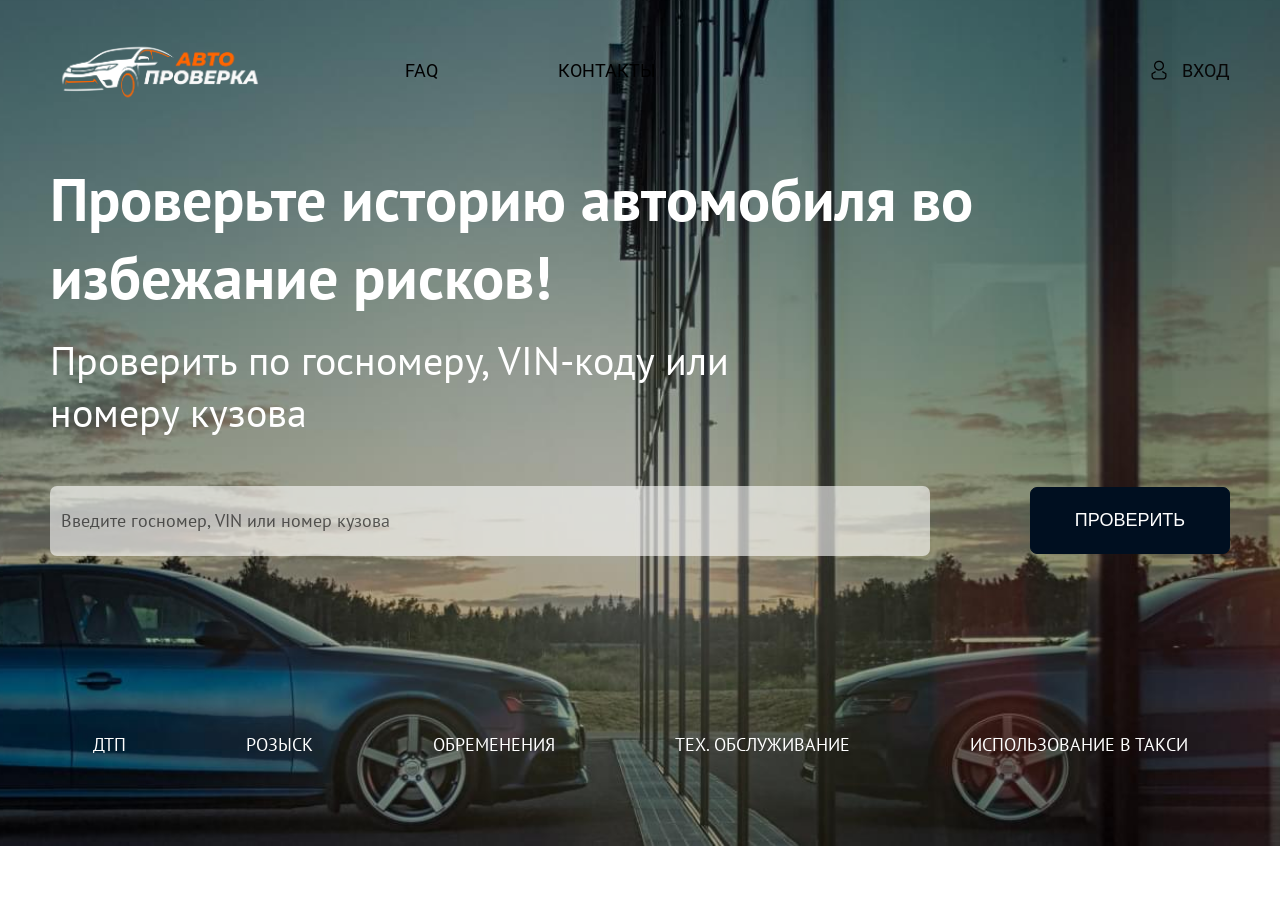
==== commit d9747e40: "fixes" ====
--- a/index.html
+++ b/index.html
@@ -12,7 +12,7 @@
 <body>
     <div class="wrapper">
         <div class="content">
-            <header class="header header_white">
+            <header class="header header_dark">
                 <div class="container">
                     <div class="row">
                         <div class="header__col header__col_logo">
@@ -31,10 +31,8 @@
                                 <nav class='header-menu__body'>
                                     <ul class='header-menu__list'>
                                         <li class='header-menu__item'><a href='#' class='header-menu__link'>FAQ</a></li>
-                                        <li class='header-menu__item'><a href='#' class='header-menu__link'>КОНТАКТЫ</a>
-                                        </li>
-                                        <li class='header-menu__item header-menu__item_mob'><a href='#'
-                                                class='header-menu__link'>профиль</a></li>
+                                        <li class='header-menu__item'><a href='#contacts' class='header-menu__link'>КОНТАКТЫ</a></li>
+                                        <li class='header-menu__item header-menu__item_mob'><a href='https://progenen.github.io/AutoProd/registration-page.html' class='header-menu__link'>профиль</a></li>
                                     </ul>
                                     <ul class="header-menu__info">
                                         <li class="header-menu__info-item">
@@ -49,20 +47,20 @@
                             <div class="header__menu-bg"></div>
                         </div>
                         <div class="header__col header__col_enter">
-                            <div class="header__enter">
-                                <svg class="header__enter-icon" width="20" height="20" viewBox="0 0 20 20" fill="none"
-                                    xmlns="http://www.w3.org/2000/svg">
-                                    <path
-                                        d="M10 10.625C9.0111 10.625 8.0444 10.3318 7.22215 9.78235C6.39991 9.23294 5.75904 8.45205 5.3806 7.53842C5.00217 6.62479 4.90315 5.61946 5.09608 4.64955C5.289 3.67965 5.76521 2.78873 6.46447 2.08947C7.16373 1.39021 8.05465 0.914002 9.02455 0.721076C9.99446 0.52815 10.9998 0.627166 11.9134 1.0056C12.8271 1.38404 13.6079 2.02491 14.1574 2.84715C14.7068 3.6694 15 4.6361 15 5.625C15 6.95109 14.4732 8.22285 13.5355 9.16054C12.5979 10.0982 11.3261 10.625 10 10.625ZM10 1.875C9.25832 1.875 8.5333 2.09494 7.91661 2.50699C7.29993 2.91905 6.81928 3.50472 6.53545 4.18994C6.25163 4.87516 6.17736 5.62916 6.32206 6.35659C6.46675 7.08402 6.8239 7.75221 7.34835 8.27665C7.8728 8.8011 8.54098 9.15825 9.26841 9.30295C9.99584 9.44764 10.7498 9.37338 11.4351 9.08955C12.1203 8.80572 12.706 8.32508 13.118 7.70839C13.5301 7.09171 13.75 6.36668 13.75 5.625C13.75 4.63044 13.3549 3.67661 12.6517 2.97335C11.9484 2.27009 10.9946 1.875 10 1.875Z" />
-                                    <path
-                                        d="M14.375 19.375H5.625C4.7962 19.375 4.00134 19.0458 3.41529 18.4597C2.82924 17.8737 2.5 17.0788 2.5 16.25V13.75C2.50002 13.6415 2.52826 13.5349 2.58196 13.4407C2.63566 13.3465 2.71295 13.2678 2.80625 13.2125L5.93125 11.3375C6.07224 11.2738 6.23186 11.2646 6.37922 11.3118C6.52658 11.359 6.6512 11.4591 6.72896 11.5929C6.80673 11.7267 6.83212 11.8845 6.80022 12.0359C6.76831 12.1873 6.68138 12.3215 6.55625 12.4125L3.75 14.1062V16.25C3.75 16.7473 3.94754 17.2242 4.29917 17.5758C4.65081 17.9275 5.12772 18.125 5.625 18.125H14.375C14.8723 18.125 15.3492 17.9275 15.7008 17.5758C16.0525 17.2242 16.25 16.7473 16.25 16.25V14.1062L13.4312 12.4125C13.3516 12.3765 13.2803 12.3241 13.2221 12.2589C13.1639 12.1936 13.1201 12.1168 13.0934 12.0335C13.0667 11.9502 13.0579 11.8623 13.0673 11.7754C13.0768 11.6884 13.1044 11.6044 13.1483 11.5288C13.1923 11.4532 13.2516 11.3877 13.3225 11.3365C13.3934 11.2852 13.4742 11.2494 13.5598 11.2314C13.6453 11.2134 13.7337 11.2135 13.8193 11.2318C13.9048 11.25 13.9855 11.2861 14.0562 11.3375L17.1812 13.2125C17.2769 13.2662 17.3567 13.3442 17.4126 13.4386C17.4686 13.5329 17.4987 13.6403 17.5 13.75V16.25C17.5 17.0788 17.1708 17.8737 16.5847 18.4597C15.9987 19.0458 15.2038 19.375 14.375 19.375Z" />
+                            <a href="https://progenen.github.io/AutoProd/registration-page.html" class="header__enter">
+                                <svg class="header__enter-icon" width="20" height="20" viewBox="0 0 20 20" fill="none" xmlns="http://www.w3.org/2000/svg">
+                                    <path d="M10 10.625C9.0111 10.625 8.0444 10.3318 7.22215 9.78235C6.39991 9.23294 5.75904 8.45205 5.3806 7.53842C5.00217 6.62479 4.90315 5.61946 5.09608 4.64955C5.289 3.67965 5.76521 2.78873 6.46447 2.08947C7.16373 1.39021 8.05465 0.914002 9.02455 0.721076C9.99446 0.52815 10.9998 0.627166 11.9134 1.0056C12.8271 1.38404 13.6079 2.02491 14.1574 2.84715C14.7068 3.6694 15 4.6361 15 5.625C15 6.95109 14.4732 8.22285 13.5355 9.16054C12.5979 10.0982 11.3261 10.625 10 10.625ZM10 1.875C9.25832 1.875 8.5333 2.09494 7.91661 2.50699C7.29993 2.91905 6.81928 3.50472 6.53545 4.18994C6.25163 4.87516 6.17736 5.62916 6.32206 6.35659C6.46675 7.08402 6.8239 7.75221 7.34835 8.27665C7.8728 8.8011 8.54098 9.15825 9.26841 9.30295C9.99584 9.44764 10.7498 9.37338 11.4351 9.08955C12.1203 8.80572 12.706 8.32508 13.118 7.70839C13.5301 7.09171 13.75 6.36668 13.75 5.625C13.75 4.63044 13.3549 3.67661 12.6517 2.97335C11.9484 2.27009 10.9946 1.875 10 1.875Z"/>
+                                    <path d="M14.375 19.375H5.625C4.7962 19.375 4.00134 19.0458 3.41529 18.4597C2.82924 17.8737 2.5 17.0788 2.5 16.25V13.75C2.50002 13.6415 2.52826 13.5349 2.58196 13.4407C2.63566 13.3465 2.71295 13.2678 2.80625 13.2125L5.93125 11.3375C6.07224 11.2738 6.23186 11.2646 6.37922 11.3118C6.52658 11.359 6.6512 11.4591 6.72896 11.5929C6.80673 11.7267 6.83212 11.8845 6.80022 12.0359C6.76831 12.1873 6.68138 12.3215 6.55625 12.4125L3.75 14.1062V16.25C3.75 16.7473 3.94754 17.2242 4.29917 17.5758C4.65081 17.9275 5.12772 18.125 5.625 18.125H14.375C14.8723 18.125 15.3492 17.9275 15.7008 17.5758C16.0525 17.2242 16.25 16.7473 16.25 16.25V14.1062L13.4312 12.4125C13.3516 12.3765 13.2803 12.3241 13.2221 12.2589C13.1639 12.1936 13.1201 12.1168 13.0934 12.0335C13.0667 11.9502 13.0579 11.8623 13.0673 11.7754C13.0768 11.6884 13.1044 11.6044 13.1483 11.5288C13.1923 11.4532 13.2516 11.3877 13.3225 11.3365C13.3934 11.2852 13.4742 11.2494 13.5598 11.2314C13.6453 11.2134 13.7337 11.2135 13.8193 11.2318C13.9048 11.25 13.9855 11.2861 14.0562 11.3375L17.1812 13.2125C17.2769 13.2662 17.3567 13.3442 17.4126 13.4386C17.4686 13.5329 17.4987 13.6403 17.5 13.75V16.25C17.5 17.0788 17.1708 17.8737 16.5847 18.4597C15.9987 19.0458 15.2038 19.375 14.375 19.375Z"/>
                                 </svg>
                                 вход
-                            </div>
+                            </a>
                         </div>
                     </div>
                 </div>
             </header>
+
+
+
             <section class="home-offer">
                 <div class="container">
                     <div class="row">
@@ -488,7 +486,7 @@
                     </div>
                 </div>
             </section>
-            <section class="home-contacts">
+            <section class="home-contacts" id="contacts">
                 <div class="container">
                     <div class="row">
                         <h2 class="home-contacts__title title title_md title-dark">
@@ -549,25 +547,23 @@
                 </div>
             </section>
         </div>
-        <footer class="footer">
-            <div class="container">
-                <div class="row">
-                    <nav class="footer__menu">
-                        <ul class='footer-menu__list'>
-                            <li class='footer-menu__item'><a href='#' class='footer-menu__link'>Политика
-                                    конфиденциальности</a></li>
-                            <li class='footer-menu__item'><a href='#' class='footer-menu__link'>Обработка персональных
-                                    данных</a></li>
-                            <li class='footer-menu__item'><a href='#' class='footer-menu__link'>Оферта</a></li>
-                            <li class='footer-menu__item'><a href='#' class='footer-menu__link'>Тарифы</a></li>
-                            <li class='footer-menu__item'><a href='#' class='footer-menu__link'>Отменить подписку</a>
-                            </li>
-                        </ul>
-                    </nav>
-                </div>
-            </div>
-        </footer>
+<footer class="footer">
+    <div class="container">
+        <div class="row">
+            <nav class="footer__menu">
+                <ul class='footer-menu__list'>
+                    <li class='footer-menu__item'><a href='#' class='footer-menu__link'>Политика конфиденциальности</a></li>
+                    <li class='footer-menu__item'><a href='#' class='footer-menu__link'>Обработка персональных данных</a></li>
+                    <li class='footer-menu__item'><a href='#' class='footer-menu__link'>Оферта</a></li>
+                    <li class='footer-menu__item'><a href='#' class='footer-menu__link'>Тарифы</a></li>
+                    <li class='footer-menu__item'><a href='#' class='footer-menu__link'>Отменить подписку</a></li>
+                </ul>
+            </nav>
+        </div>
     </div>
+</footer>
+</div>
+<script src="JS/bundle.js"></script>
 </body>
 
 </html>
--- a/css/style.min.css
+++ b/css/style.min.css
@@ -1,1611 +1 @@
-@font-face{
-    font-family:Roboto;
-    font-weight:700;
-    font-style:normal;
-    src:url(../fonts/Roboto/Roboto-Bold.ttf) format("truetype")
-}
-@font-face{
-    font-family:Roboto;
-    font-weight:400;
-    font-style:normal;
-    src:url(../fonts/Roboto/Roboto-Regular.ttf) format("truetype")
-}
-@font-face{
-    font-family:"PT Sans";
-    font-weight:700;
-    font-style:normal;
-    src:url(../fonts/PT_Sans/PTSans-Bold.ttf) format("truetype")
-}
-@font-face{
-    font-family:"PT Sans";
-    font-weight:400;
-    font-style:normal;
-    src:url(../fonts/PT_Sans/PTSans-Regular.ttf) format("truetype")
-}
-@font-face{
-    font-family:"Source Sans 3";
-    font-weight:400;
-    font-style:normal;
-    src:url(../fonts/Source_Sans_3/SourceSans3-VariableFont_wght.ttf) format("truetype")
-}
-*{
-    -webkit-box-sizing:border-box;
-    box-sizing:border-box
-}
-body{
-    padding:0;
-    margin:0;
-    overflow-x:hidden;
-    font-family:Roboto;
-    font-weight:400;
-    font-size:1.2857142857rem;
-    color:#070707
-}
-body,html{
-    height:100%;
-    overflow-x:hidden
-}
-a:hover{
-    text-decoration:none
-}
-.wrapper{
-    display:-webkit-box;
-    display:-ms-flexbox;
-    display:flex;
-    -webkit-box-orient:vertical;
-    -webkit-box-direction:normal;
-    -ms-flex-direction:column;
-    flex-direction:column;
-    height:100%;
-    overflow-x:hidden;
-    position:relative
-}
-.container{
-    max-width:1210px;
-    padding:0 15px;
-    margin:0 auto
-}
-.content{
-    -webkit-box-flex:1;
-    -ms-flex:1 0 auto;
-    flex:1 0 auto
-}
-footer{
-    -webkit-box-flex:0;
-    -ms-flex:0 0 auto;
-    flex:0 0 auto
-}
-.row{
-    display:-webkit-box;
-    display:-ms-flexbox;
-    display:flex
-}
-.text{
-    margin:0;
-    padding:0;
-    font-family:Roboto;
-    font-size:1.2857142857rem
-}
-.title{
-    padding:0;
-    margin:0
-}
-.title_bold{
-    font-family:"PT Sans";
-    font-size:4.2857142857rem;
-    font-weight:700
-}
-.title_md{
-    font-family:"PT Sans";
-    font-size:2.8571428571rem;
-    font-weight:700
-}
-.title_white{
-    color:#fff
-}
-.title_dark{
-    color:#070707
-}
-.title_nof{
-    position:relative
-}
-.title_nof::after{
-    content:"";
-    position:absolute;
-    background:#27a906;
-    border-radius:50%;
-    width:15px;
-    top:50%;
-    right:-45px;
-    height:15px
-}
-.input{
-    background:rgba(255,255,255,.6);
-    border-radius:7px;
-    padding-left:11px;
-    padding-right:11px;
-    font-size:1.2857142857rem;
-    font-family:"PT Sans";
-    border:none;
-    -webkit-transition:.2s;
-    -o-transition:.2s;
-    transition:.2s
-}
-.input::-webkit-input-placeholder{
-    color:rgba(0,0,0,.6);
-    font-size:1.2857142857rem;
-    font-family:"PT Sans"
-}
-.input::-moz-placeholder{
-    color:rgba(0,0,0,.6);
-    font-size:1.2857142857rem;
-    font-family:"PT Sans"
-}
-.input:-ms-input-placeholder{
-    color:rgba(0,0,0,.6);
-    font-size:1.2857142857rem;
-    font-family:"PT Sans"
-}
-.input::-ms-input-placeholder{
-    color:rgba(0,0,0,.6);
-    font-size:1.2857142857rem;
-    font-family:"PT Sans"
-}
-.input::placeholder{
-    color:rgba(0,0,0,.6);
-    font-size:1.2857142857rem;
-    font-family:"PT Sans"
-}
-.input:focus{
-    background:rgba(255,255,255,.8);
-    outline:0
-}
-.btn{
-    border:1px solid rgba(0,0,0,0);
-    border-radius:7px;
-    text-transform:uppercase;
-    text-align:center;
-    padding:1.5714285714rem 0;
-    max-width:200px;
-    width:100%;
-    font-size:1.2857142857rem;
-    cursor:pointer
-}
-.btn_dark{
-    background-color:#000f20;
-    color:#fff;
-    border-color:#000f20
-}
-.btn_white{
-    background-color:#fff;
-    color:#000;
-    border-color:#000
-}
-.btn:hover{
-    color:#fff;
-    background-color:#012248;
-    border-color:#012248
-}
-.btn:focus{
-    color:#fff;
-    background-color:#000f20;
-    border-color:#000f20
-}
-.btn:disabled{
-    background:rgba(0,15,32,.1);
-    border-color:rgba(0,15,32,.1);
-    color:rgba(0,0,0,.4)
-}
-.check-form{
-    width:100%;
-    display:-webkit-box;
-    display:-ms-flexbox;
-    display:flex;
-    -webkit-box-align:center;
-    -ms-flex-align:center;
-    align-items:center
-}
-.check-form__input{
-    max-width:880px;
-    width:100%;
-    padding-top:1.6785714286rem;
-    padding-bottom:1.6785714286rem;
-    margin:0 7.1428571429rem 0 0
-}
-.form{
-    background:#f2efe9;
-    padding:2.8571428571rem;
-    border-radius:7px;
-    display:-webkit-box;
-    display:-ms-flexbox;
-    display:flex;
-    -webkit-box-orient:vertical;
-    -webkit-box-direction:normal;
-    -ms-flex-direction:column;
-    flex-direction:column
-}
-.check{
-    position:relative;
-    height:30px;
-    width:30px;
-    min-width:30px;
-    margin:0 2.1428571429rem 0 0
-}
-.check__custom{
-    position:absolute;
-    width:100%;
-    height:100%;
-    left:0;
-    top:0;
-    border-radius:7px;
-    border:1px solid rgba(0,0,0,.6);
-    display:block;
-    z-index:0
-}
-.check__input{
-    position:absolute;
-    cursor:pointer;
-    width:100%;
-    height:100%;
-    opacity:0;
-    padding:0;
-    margin:0;
-    z-index:2
-}
-.check__input:checked~.check__custom{
-    background-image:url(../images/icons/check.svg);
-    background-size:80%;
-    background-repeat:no-repeat;
-    background-position:center
-}
-.info-list{
-    list-style:none;
-    padding:0;
-    margin:0 8.5714285714rem 0 0;
-    list-style-position:inside;
-    -moz-column-count:2;
-    -webkit-column-count:2;
-    column-count:2;
-    -webkit-column-gap:8.5714285714rem;
-    -moz-column-gap:8.5714285714rem;
-    column-gap:8.5714285714rem
-}
-.info-list:last-child{
-    margin-right:0
-}
-.info-list__item{
-    margin:10px 0 0 0
-}
-.info-list__item:first-child{
-    margin-top:0
-}
-.alert{
-    background:#f2efe9;
-    border-radius:7px;
-    padding:3.2142857143rem;
-    width:100%
-}
-.alert__text{
-    padding:0;
-    margin:0
-}
-@media(max-width:660px){
-    .rep-report__info-list{
-        -webkit-column-gap:3.5714285714rem;
-        -moz-column-gap:3.5714285714rem;
-        column-gap:3.5714285714rem
-    }
-}
-.subscr{
-    padding:5.7142857143rem 0
-}
-.subscr__title{
-    margin:0 0 3.0714285714rem 0
-}
-.subscr__form{
-    margin:auto
-}
-.subscr__cards{
-    display:-webkit-box;
-    display:-ms-flexbox;
-    display:flex;
-    -webkit-box-pack:justify;
-    -ms-flex-pack:justify;
-    justify-content:space-between;
-    margin:0 0 2.8571428571rem 0
-}
-.subscr__card{
-    padding:2.1428571429rem;
-    border:1px solid #070707;
-    border-radius:7px;
-    background:#fff;
-    display:-webkit-box;
-    display:-ms-flexbox;
-    display:flex;
-    -webkit-box-orient:vertical;
-    -webkit-box-direction:normal;
-    -ms-flex-direction:column;
-    flex-direction:column;
-    -webkit-box-pack:justify;
-    -ms-flex-pack:justify;
-    justify-content:space-between;
-    position:relative;
-    cursor:pointer;
-    -webkit-box-flex:0;
-    -ms-flex:0 1 32%;
-    flex:0 1 32%;
-    -webkit-transition:.2s;
-    -o-transition:.2s;
-    transition:.2s
-}
-.subscr__card-checkbox{
-    opacity:0;
-    position:absolute
-}
-.subscr__card-checkbox:checked+.subscr__card{
-    background-color:#000f20;
-    color:#fff
-}
-.subscr__card-checkbox:checked+.subscr__card .subscr__card-price span{
-    color:rgba(255,255,255,.6)
-}
-.subscr__card-checkbox:checked+.subscr__card .subscr__card-descr{
-    color:rgba(255,255,255,.6)
-}
-.subscr__card-header{
-    margin:0 0 3.9285714286rem 0
-}
-.subscr__card-title{
-    font-size:2.1428571429rem
-}
-.subscr__card-price{
-    font-size:2.1428571429rem
-}
-.subscr__card-price span{
-    font-size:1.2857142857rem;
-    color:rgba(0,0,0,.6)
-}
-.subscr__card-descr{
-    margin:10px 0 0 0;
-    color:rgba(0,0,0,.6)
-}
-.subscr__agree-wrapper{
-    display:-webkit-box;
-    display:-ms-flexbox;
-    display:flex;
-    margin:22px 0 0 0
-}
-.subscr__btn{
-    padding-top:7px;
-    padding-bottom:7px;
-    display:block;
-    margin:3.2142857143rem auto 0 auto
-}
-.email-form{
-    background:#f2efe9;
-    border-radius:7px;
-    padding:2.8571428571rem;
-    max-width:480px;
-    width:100%;
-    display:-webkit-box;
-    display:-ms-flexbox;
-    display:flex;
-    -webkit-box-orient:vertical;
-    -webkit-box-direction:normal;
-    -ms-flex-direction:column;
-    flex-direction:column
-}
-.email-form__input{
-    width:100%;
-    padding-top:8.5px;
-    padding-bottom:8.5px
-}
-.email-form__btn{
-    margin-top:25px;
-    padding-top:7px;
-    padding-bottom:7px;
-    max-width:240px
-}
-@media(max-width:530px){
-    .info-list{
-        height:initial;
-        -webkit-column-count:1;
-        -moz-column-count:1;
-        column-count:1
-    }
-}
-@media(max-width:1200px){
-    .check-form__input{
-        margin:0 2.1428571429rem 0 0
-    }
-    .check-form__btn{
-        margin:0
-    }
-    html{
-        font-size:12px
-    }
-}
-@media(max-width:1980px){
-    html{
-        font-size:14px
-    }
-}
-@media(max-width:1660px){
-    html{
-        font-size:14px
-    }
-}
-@media(max-width:860px){
-    html{
-        font-size:9px
-    }
-    .subscr__cards{
-        -webkit-box-orient:vertical;
-        -webkit-box-direction:normal;
-        -ms-flex-direction:column;
-        flex-direction:column
-    }
-    .subscr__card{
-        margin:15px 0 0 0;
-        width:100%
-    }
-    .subscr__card:first-child{
-        margin-top:0
-    }
-    .subscr__btn{
-        margin-left:0
-    }
-}
-@media(max-width:480px){
-    .btn{
-        max-width:160px
-    }
-    .email-form{
-        max-width:none
-    }
-    .email-form__btn{
-        width:100%;
-        display:block;
-        max-width:none
-    }
-}
-.absolute-hide{
-    display:none
-}
-.lock{
-    overflow-y:hidden
-}
-.header{
-    font-size:18px;
-    padding:2.1428571429rem 0;
-    border-bottom:1px solid rgba(0,0,0,.2)
-}
-.header_white{
-    border:none;
-    color:#fff
-}
-.header_white .header__enter-icon path{
-    fill:#fff
-}
-.header_white .header-menu__link{
-    color:#fff
-}
-.header_white .burger-menu span{
-    background-color:#fff
-}
-.header_dark{
-    color:#070707
-}
-.header_dark .header__enter-icon path{
-    fill:#000
-}
-.header_dark .header-menu__link{
-    color:#000
-}
-.header_dark .burger-menu span{
-    background-color:#000
-}
-.header__col_logo{
-    -webkit-box-flex:0;
-    -ms-flex:0 0 25%;
-    flex:0 0 25%;
-    margin:0 60px 0 0
-}
-.header__col_menu{
-    -webkit-box-flex:0;
-    -ms-flex:0 1 12.777%;
-    flex:0 1 12.777%;
-    -webkit-box-pack:start;
-    -ms-flex-pack:start;
-    justify-content:flex-start
-}
-.header__col_enter{
-    -webkit-box-flex:0;
-    -ms-flex:0 1 62.333%;
-    flex:0 1 62.333%;
-    -webkit-box-pack:end;
-    -ms-flex-pack:end;
-    justify-content:flex-end
-}
-.header__logo{
-    max-width:220px;
-    width:100%
-}
-.header__logo img{
-    width:100%
-}
-.header__menu{
-    display:-webkit-box;
-    display:-ms-flexbox;
-    display:flex;
-    list-style:none
-}
-.header__enter{
-    display:-webkit-box;
-    display:-ms-flexbox;
-    display:flex;
-    -webkit-box-pack:end;
-    -ms-flex-pack:end;
-    justify-content:flex-end;
-    text-transform:uppercase
-}
-.header__enter-icon{
-    margin:0 13px 0 0
-}
-.header .row{
-    -webkit-box-align:center;
-    -ms-flex-align:center;
-    align-items:center
-}
-.header__menu-bg{
-    position:fixed;
-    width:100%;
-    height:100%;
-    top:0;
-    left:0;
-    opacity:0;
-    -webkit-transition:.3s;
-    -o-transition:.3s;
-    transition:.3s;
-    z-index:-1;
-    background:rgba(0,0,0,.5)
-}
-.header .burger-menu{
-    display:none;
-    position:absolute;
-    margin:-23px 0 0 0;
-    right:30px;
-    width:30px;
-    z-index:2;
-    height:18px;
-    cursor:pointer;
-    z-index:5
-}
-.header .burger-menu__input{
-    opacity:0;
-    left:-100%;
-    display:none
-}
-.header .burger-menu span{
-    -webkit-transition:.3s;
-    -o-transition:.3s;
-    transition:.3s;
-    top:8px;
-    left:0;
-    position:absolute;
-    width:100%;
-    height:2px
-}
-.header .burger-menu span:first-child{
-    top:0
-}
-.header .burger-menu span:last-child{
-    top:auto;
-    bottom:0
-}
-.header .burger-menu__input:checked+.burger-menu span{
-    -webkit-transform:scale(0);
-    -ms-transform:scale(0);
-    transform:scale(0);
-    background-color:#000
-}
-.header .burger-menu__input:checked+.burger-menu span:first-child{
-    -webkit-transform:rotate(-45deg);
-    -ms-transform:rotate(-45deg);
-    transform:rotate(-45deg);
-    top:8px
-}
-.header .burger-menu__input:checked+.burger-menu span:last-child{
-    -webkit-transform:rotate(45deg);
-    -ms-transform:rotate(45deg);
-    transform:rotate(45deg);
-    bottom:8px
-}
-.header .burger-menu__input:checked+.burger-menu+.header__menu{
-    opacity:1;
-    display:-webkit-box;
-    display:-ms-flexbox;
-    display:flex
-}
-.header .burger-menu__input:checked+.burger-menu+.header__menu+.header__menu-bg{
-    opacity:1;
-    -webkit-backdrop-filter:blur(2px);
-    backdrop-filter:blur(2px);
-    z-index:1
-}
-.header-menu__list{
-    display:-webkit-box;
-    display:-ms-flexbox;
-    display:flex;
-    list-style:none;
-    padding:0;
-    margin:0
-}
-.header-menu__item{
-    margin:0 8.5714285714rem 0 0
-}
-.header-menu__item_mob{
-    display:none
-}
-.header-menu__link{
-    color:#070707;
-    text-decoration:none;
-    text-transform:uppercase
-}
-.header-menu__link:hover{
-    color:#070707;
-    text-decoration:none
-}
-.header-menu__info{
-    display:none
-}
-@media(max-width:680px){
-    .header__enter{
-        display:none
-    }
-    .header__menu{
-        position:fixed;
-        overflow-y:scroll;
-        z-index:2;
-        width:100%;
-        height:100%;
-        top:0;
-        opacity:0;
-        display:none;
-        background-color:#fff;
-        -webkit-transition:.3s;
-        -o-transition:.3s;
-        transition:.3s;
-        padding:0 0 0 20px
-    }
-    .header .burger-menu{
-        display:block
-    }
-    .header .burger-menu__input{
-        display:block
-    }
-    .header .header-menu__list{
-        padding:111px 0 0 0;
-        -webkit-box-orient:vertical;
-        -webkit-box-direction:normal;
-        -ms-flex-direction:column;
-        flex-direction:column
-    }
-    .header .header-menu__item{
-        margin:7px 0
-    }
-    .header .header-menu__item_mob{
-        display:block
-    }
-    .header .header-menu__link{
-        padding:7px 0;
-        font-size:14px
-    }
-    .header .header-menu__info{
-        list-style:none;
-        padding:0;
-        margin:0;
-        display:block
-    }
-    .header .header-menu__info-link{
-        text-decoration:none;
-        color:rgba(7,7,7,.6);
-        font-size:14px
-    }
-    .header .header-menu__info-link:hover{
-        text-decoration:none;
-        color:rgba(7,7,7,.6)
-    }
-    .header-menu__body{
-        display:-webkit-box;
-        display:-ms-flexbox;
-        display:flex;
-        -webkit-box-orient:vertical;
-        -webkit-box-direction:normal;
-        -ms-flex-direction:column;
-        flex-direction:column;
-        -webkit-box-pack:justify;
-        -ms-flex-pack:justify;
-        justify-content:space-between
-    }
-}
-.home-offer{
-    background-image:url(../images/home-offer-bg.jpg);
-    background-size:cover;
-    background-repeat:no-repeat;
-    background-position:center;
-    margin-top:-200px;
-    padding:200px 0 6.4285714286rem 0
-}
-.home-offer__title{
-    margin:1.2857142857rem 0
-}
-.home-offer__descr{
-    padding:0;
-    margin:0;
-    font-family:"PT Sans";
-    font-weight:400;
-    color:#fff;
-    font-size:2.8571428571rem;
-    max-width:714px;
-    width:100%
-}
-.home-offer__form{
-    margin:3.4285714286rem 0 0 0;
-    display:-webkit-box;
-    display:-ms-flexbox;
-    display:flex;
-    -webkit-box-align:center;
-    -ms-flex-align:center;
-    align-items:center
-}
-.home-offer__form-input{
-    max-width:880px;
-    width:100%;
-    padding-top:1.6785714286rem;
-    padding-bottom:1.6785714286rem;
-    margin:0 7.1428571429rem 0 0
-}
-.home-offer__menu{
-    margin:12.6428571429rem 0 0 0;
-    display:-webkit-box;
-    display:-ms-flexbox;
-    display:flex;
-    list-style:none;
-    -webkit-box-pack:center;
-    -ms-flex-pack:center;
-    justify-content:center;
-    padding:0
-}
-.home-offer__item{
-    margin:0 8.5714285714rem 0 0
-}
-.home-offer__item:last-child{
-    margin:0
-}
-.home-offer__link{
-    text-transform:uppercase;
-    font-size:1.2857142857rem;
-    font-family:"PT Sans";
-    text-decoration:none;
-    color:#fff;
-    text-transform:uppercase
-}
-.home-offer__link:hover{
-    color:#fff;
-    text-decoration:none
-}
-.home-offer .row{
-    -webkit-box-orient:vertical;
-    -webkit-box-direction:normal;
-    -ms-flex-direction:column;
-    flex-direction:column
-}
-@media(max-width:1200px){
-    .home-offer__form{
-        -webkit-box-pack:start;
-        -ms-flex-pack:start;
-        justify-content:flex-start
-    }
-    .home-offer__form-input{
-        margin:0 2.1428571429rem 0 0
-    }
-    .home-offer__form-btn{
-        margin:0
-    }
-}
-@media(max-width:820px){
-    .home-offer__menu{
-        display:none
-    }
-    .home-offer__form-input{
-        max-width:440px
-    }
-}
-@media(max-width:630px){
-    .home-offer__form{
-        -webkit-box-orient:vertical;
-        -webkit-box-direction:normal;
-        -ms-flex-direction:column;
-        flex-direction:column;
-        -webkit-box-align:start;
-        -ms-flex-align:start;
-        align-items:flex-start
-    }
-    .home-offer__form-btn{
-        margin:30px 0 0 0
-    }
-    .home-offer__title{
-        margin:69px 0 18px 0;
-        font-size:30px;
-        width:100%
-    }
-    .home-offer__form{
-        margin:194px 0 0 0
-    }
-    .home-offer__descr{
-        max-width:340px;
-        font-size:21px
-    }
-}
-.home-rep{
-    padding:6.4285714286rem 0
-}
-.home-rep__items{
-    display:-webkit-box;
-    display:-ms-flexbox;
-    display:flex;
-    margin:3.2142857143rem 0 0 0;
-    -ms-flex-wrap:wrap;
-    flex-wrap:wrap;
-    -webkit-box-pack:justify;
-    -ms-flex-pack:justify;
-    justify-content:space-between
-}
-.home-rep__item{
-    min-width:220px;
-    margin:32.5px 0;
-    margin-right:15px;
-    display:-webkit-box;
-    display:-ms-flexbox;
-    display:flex;
-    -webkit-box-align:center;
-    -ms-flex-align:center;
-    align-items:center;
-    -webkit-box-flex:0;
-    -ms-flex:0 1 30%;
-    flex:0 1 30%
-}
-.home-rep__item-img{
-    width:69px;
-    margin:0 2.1428571429rem 0 0
-}
-.home-rep__item-icon{
-    display:block;
-    margin:auto
-}
-.home-rep__items-text{
-    font-weight:700;
-    font-size:1.2857142857rem;
-    max-width:210px;
-    width:100%;
-    padding:0;
-    margin:0
-}
-.home-rep__sec{
-    margin:3.5714285714rem 0 0 0
-}
-@media(max-width:680px){
-    .home-rep__items{
-        -webkit-box-pack:start;
-        -ms-flex-pack:start;
-        justify-content:flex-start
-    }
-    .home-rep__item{
-        -webkit-box-flex:0;
-        -ms-flex:0 1 43%;
-        flex:0 1 43%;
-        min-width:120px;
-        margin:15px 22px 15px 0
-    }
-    .home-rep__item-img{
-        margin:0 15px 0 0
-    }
-    .home-rep__item-icon{
-        width:60%;
-        height:60%
-    }
-}
-@media(max-width:330px){
-    .home-rep__item{
-        margin:7px 11px 7px 0
-    }
-    .home-rep__item-img{
-        margin:0 7px 0 0
-    }
-}
-.home-problems{
-    background-color:#f2efe9;
-    padding:6.4285714286rem 0
-}
-.home-problems__title span{
-    background-color:#000f20;
-    padding:2px 13px;
-    margin:4px 0 0 0;
-    color:#fff
-}
-.home-problems__items{
-    padding:3.2142857143rem 0;
-    -webkit-box-orient:vertical;
-    -webkit-box-direction:normal;
-    -ms-flex-direction:column;
-    flex-direction:column
-}
-.home-problems__item{
-    display:-webkit-box;
-    display:-ms-flexbox;
-    display:flex;
-    -webkit-box-align:center;
-    -ms-flex-align:center;
-    align-items:center;
-    -webkit-box-flex:0;
-    -ms-flex:0 1 24%;
-    flex:0 1 24%;
-    min-width:200px
-}
-.home-problems__icon{
-    margin:0 19px 0 0
-}
-.home-problems__text{
-    max-width:272px;
-    width:100%
-}
-.home-problems__form{
-    margin:40px 0 0 0
-}
-@media(max-width:680px){
-    .home-problems__item{
-        margin-top:20px
-    }
-    .home-problems__item:first-child{
-        margin-top:0
-    }
-    .home-problems__icon img{
-        width:75%
-    }
-    .home-problems__form{
-        -webkit-box-orient:vertical;
-        -webkit-box-direction:normal;
-        -ms-flex-direction:column;
-        flex-direction:column;
-        -webkit-box-align:start;
-        -ms-flex-align:start;
-        align-items:flex-start
-    }
-    .home-problems__form-btn{
-        margin:20px 0 0 0;
-        max-width:160px;
-        padding:12px 0
-    }
-}
-.home-question{
-    padding:6.4285714286rem 0
-}
-.home-question__text{
-    font-size:1.2857142857rem;
-    margin-top:50px
-}
-.home-question__text:first-child{
-    margin-top:0
-}
-.home-question__text::before{
-    content:"";
-    position:absolute;
-    background-image:url(../images/icons/home-page/tripledot.svg);
-    background-size:cover;
-    background-repeat:no-repeat;
-    background-position:center;
-    width:30px;
-    height:5.8px;
-    top:5px
-}
-.home-question__text_q{
-    max-width:515px;
-    margin-left:auto;
-    width:100%;
-    position:relative
-}
-.home-question__text_q::before{
-    right:-30px
-}
-.home-question__text_a{
-    text-align:left;
-    max-width:1031px;
-    width:100%;
-    margin-left:auto;
-    position:relative
-}
-.home-question__text_a::before{
-    left:-58px
-}
-@media(max-width:1250px){
-    .home-question__text_q{
-        max-width:415px
-    }
-    .home-question__text_q::before{
-        right:0
-    }
-    .home-question__text_a{
-        max-width:800px;
-        padding:0 0 0 50px
-    }
-    .home-question__text_a::before{
-        left:0
-    }
-}
-.home-report{
-    padding:0 0 6.4285714286rem 0
-}
-.home-report__list{
-    margin:3.4285714286rem 0 0 0;
-    border:1px solid #000f20;
-    border-radius:7px;
-    list-style:none;
-    padding:3.2142857143rem
-}
-.home-report__item{
-    display:-webkit-box;
-    display:-ms-flexbox;
-    display:flex;
-    margin:17px 0 0 0;
-    -webkit-box-align:center;
-    -ms-flex-align:center;
-    align-items:center
-}
-.home-report__item:first-child{
-    margin:0
-}
-.home-report__item-icon{
-    -webkit-box-flex:0;
-    -ms-flex:0 1 8%;
-    flex:0 1 8%
-}
-.home-report__item-icon img{
-    margin:auto
-}
-.home-report__item-text{
-    -webkit-box-flex:0;
-    -ms-flex:0 1 92%;
-    flex:0 1 92%
-}
-@media(max-width:1100px){
-    .home-report__item{
-        -webkit-box-orient:vertical;
-        -webkit-box-direction:normal;
-        -ms-flex-direction:column;
-        flex-direction:column;
-        -webkit-box-align:start;
-        -ms-flex-align:start;
-        align-items:flex-start
-    }
-}
-.home-questions{
-    background-color:#000f20;
-    padding:6.4285714286rem 0;
-    color:#fff
-}
-.home-questions__items{
-    -webkit-box-orient:vertical;
-    -webkit-box-direction:normal;
-    -ms-flex-direction:column;
-    flex-direction:column;
-    margin:3.4285714286rem 0 0 0
-}
-.home-questions__item{
-    width:100%;
-    border-bottom:1px solid rgba(255,255,255,.2);
-    padding:2.2142857143rem 0
-}
-.home-questions__item-title{
-    font-size:18px;
-    display:-webkit-box;
-    display:-ms-flexbox;
-    display:flex;
-    -webkit-box-align:center;
-    -ms-flex-align:center;
-    align-items:center;
-    -webkit-box-pack:justify;
-    -ms-flex-pack:justify;
-    justify-content:space-between;
-    cursor:pointer;
-    width:100%
-}
-.home-questions__item-open{
-    min-width:35px;
-    position:relative;
-    width:35px;
-    height:35px;
-    z-index:2;
-    display:block;
-    -webkit-transition:.3s;
-    -o-transition:.3s;
-    transition:.3s;
-    cursor:pointer;
-    margin:-10px 0 0 0;
-    border-radius:50%
-}
-.home-questions__item-open span{
-    -webkit-transition:.3s;
-    -o-transition:.3s;
-    transition:.3s;
-    left:3px;
-    position:absolute;
-    width:80%;
-    height:2px;
-    background:#fff;
-    top:17px
-}
-.home-questions__item-open span:first-child{
-    -webkit-transform:rotate(180deg);
-    -ms-transform:rotate(180deg);
-    transform:rotate(180deg)
-}
-.home-questions__item-open span:last-child{
-    -webkit-transform:rotate(90deg);
-    -ms-transform:rotate(90deg);
-    transform:rotate(90deg)
-}
-.home-questions__item-content{
-    margin:2rem 0 0 0;
-    opacity:0;
-    position:absolute;
-    top:-20%;
-    -webkit-transition:.3s;
-    -o-transition:.3s;
-    transition:.3s;
-    font-size:1.2857142857rem
-}
-.home-questions__item-check{
-    position:absolute;
-    opacity:0
-}
-.home-questions__item-check:checked~.home-questions__item-title .home-questions__item-open{
-    background:#fff
-}
-.home-questions__item-check:checked~.home-questions__item-title .home-questions__item-open span{
-    background-color:#000f20
-}
-.home-questions__item-check:checked~.home-questions__item-title .home-questions__item-open span:first-child{
-    -webkit-transform:rotate(45deg);
-    -ms-transform:rotate(45deg);
-    transform:rotate(45deg)
-}
-.home-questions__item-check:checked~.home-questions__item-title .home-questions__item-open span:last-child{
-    -webkit-transform:rotate(-45deg);
-    -ms-transform:rotate(-45deg);
-    transform:rotate(-45deg)
-}
-.home-questions__item-check:checked+.home-questions__item-title+.home-questions__item-content{
-    opacity:1;
-    top:0;
-    position:relative
-}
-@media(max-width:480px){
-    .home-questions__item-title{
-        font-size:16px
-    }
-}
-.home-contacts{
-    padding:6.4285714286rem 0
-}
-.home-contacts__col{
-    -webkit-box-flex:0;
-    -ms-flex:0 1 50%;
-    flex:0 1 50%
-}
-.home-contacts__list{
-    list-style:none;
-    padding:0;
-    margin:20px 0 0 0
-}
-.home-contacts__list address{
-    font-style:normal
-}
-.home-contacts__list:first-child{
-    margin:0
-}
-.home-contacts__item{
-    margin-top:9px
-}
-.home-contacts__item:first-child{
-    margin-top:0
-}
-.home-contacts__link{
-    text-decoration:none;
-    color:#070707
-}
-.home-contacts__link:hover{
-    text-decoration:none;
-    color:#070707
-}
-.home-contacts__title{
-    margin:0 0 3.2142857143rem 0
-}
-.home-contacts__form{
-    margin-top:3.2142857143rem;
-    background:#f2efe9;
-    padding:2.8571428571rem;
-    border-radius:7px;
-    display:-webkit-box;
-    display:-ms-flexbox;
-    display:flex;
-    -webkit-box-orient:vertical;
-    -webkit-box-direction:normal;
-    -ms-flex-direction:column;
-    flex-direction:column
-}
-.home-contacts__form-input{
-    padding-top:8.5px;
-    padding-bottom:8.5px;
-    margin-top:20px;
-    width:100%
-}
-.home-contacts__form-input::-webkit-input-placeholder{
-    color:rgba(0,0,0,.6)
-}
-.home-contacts__form-input::-moz-placeholder{
-    color:rgba(0,0,0,.6)
-}
-.home-contacts__form-input:-ms-input-placeholder{
-    color:rgba(0,0,0,.6)
-}
-.home-contacts__form-input::-ms-input-placeholder{
-    color:rgba(0,0,0,.6)
-}
-.home-contacts__form-input::placeholder{
-    color:rgba(0,0,0,.6)
-}
-.home-contacts__form-input:first-child{
-    margin-top:0
-}
-.home-contacts__form-message{
-    resize:none;
-    height:80px
-}
-.home-contacts__form-btn{
-    padding-top:7.5px;
-    padding-bottom:7.5px;
-    margin-top:2.1428571429rem
-}
-.home-contacts__form-check{
-    display:-webkit-box;
-    display:-ms-flexbox;
-    display:flex;
-    -webkit-box-align:center;
-    -ms-flex-align:center;
-    align-items:center;
-    margin:20px 0 0 0
-}
-.home-contacts__form-check-label{
-    width:100%;
-    cursor:pointer;
-    font-size:1.1428571429rem
-}
-.home-contacts__form-check-wrapper{
-    position:relative;
-    height:30px;
-    width:30px;
-    min-width:30px;
-    margin:0 2.1428571429rem 0 0
-}
-.home-contacts__form-check-input-custom{
-    position:absolute;
-    width:100%;
-    height:100%;
-    left:0;
-    top:0;
-    border-radius:7px;
-    border:1px solid rgba(0,0,0,.6);
-    display:block;
-    z-index:0
-}
-.home-contacts__form-check-input{
-    position:absolute;
-    cursor:pointer;
-    width:100%;
-    height:100%;
-    opacity:0;
-    padding:0;
-    margin:0;
-    z-index:2
-}
-.home-contacts__form-check-input:checked~.home-contacts__form-check-input-custom{
-    background-image:url(../images/icons/check.svg);
-    background-size:80%;
-    background-repeat:no-repeat;
-    background-position:center
-}
-@media(max-width:480px){
-    .home-contacts .row{
-        -webkit-box-orient:vertical;
-        -webkit-box-direction:normal;
-        -ms-flex-direction:column;
-        flex-direction:column
-    }
-    .home-contacts__list:last-child{
-        margin-bottom:5rem
-    }
-}
-.rep-report{
-    padding:6.4285714286rem 0
-}
-.rep-report .row{
-    padding:0 0 3.2142857143rem 0
-}
-.rep-report__info{
-    border:1px solid #070707;
-    border-radius:7px;
-    padding:3.2142857143rem;
-    width:100%;
-    margin:3.2142857143rem 0 0 0
-}
-.rep-report__info-header{
-    display:-webkit-box;
-    display:-ms-flexbox;
-    display:flex;
-    -webkit-box-pack:justify;
-    -ms-flex-pack:justify;
-    justify-content:space-between
-}
-.rep-report__info-date{
-    color:rgba(7,7,7,.6)
-}
-.rep-report__info-body{
-    margin:3.1428571429rem 0 0 0;
-    display:-webkit-box;
-    display:-ms-flexbox;
-    display:flex
-}
-.rep-report__info-list{
-    list-style:none;
-    padding:0;
-    margin:0 8.5714285714rem 0 0;
-    list-style-position:inside;
-    -moz-column-count:2;
-    -webkit-column-count:2;
-    column-count:2;
-    -webkit-column-gap:8.5714285714rem;
-    -moz-column-gap:8.5714285714rem;
-    column-gap:8.5714285714rem
-}
-.rep-report__info-list:last-child{
-    margin-right:0
-}
-.rep-report__info-item{
-    margin:10px 0 0 0
-}
-.rep-report__info-item:first-child{
-    margin-top:0
-}
-.rep-report__card-list{
-    list-style:none;
-    padding:0;
-    margin:0
-}
-.rep-report__card-date{
-    color:rgba(0,0,0,.6);
-    margin:0 0 20px 0
-}
-.rep-report__cards{
-    -webkit-box-pack:justify;
-    -ms-flex-pack:justify;
-    justify-content:space-between;
-    -ms-flex-wrap:wrap;
-    flex-wrap:wrap
-}
-.rep-report__card{
-    border:1px solid #000;
-    padding:3.2142857143rem;
-    border-radius:7px;
-    -webkit-box-flex:0;
-    -ms-flex:0 1 49%;
-    flex:0 1 49%;
-    margin:20px 0 0 0
-}
-.rep-report__card-title{
-    font-size:2.1428571429rem;
-    margin-bottom:2.2142857143rem
-}
-.rep-modal__bg{
-    position:fixed;
-    width:100%;
-    height:100%;
-    top:0;
-    left:0;
-    background:rgba(255,255,255,.5);
-    -webkit-backdrop-filter:blur(10.5px);
-    backdrop-filter:blur(10.5px);
-    z-index:0
-}
-.rep-modal__content{
-    z-index:2;
-    padding:6.4285714286rem 0
-}
-.rep-modal__close{
-    position:absolute;
-    width:100%;
-    height:100%;
-    top:0;
-    left:0;
-    z-index:1;
-    opacity:0
-}
-.rep-modal__btn{
-    margin-right:4.2857142857rem
-}
-.rep-modal__btn:last-child{
-    margin-right:0;
-    max-width:330px
-}
-.rep-modal__btns{
-    margin-top:3.2142857143rem
-}
-@media(max-width:660px){
-    .rep-report__info-list{
-        -webkit-column-gap:3.5714285714rem;
-        -moz-column-gap:3.5714285714rem;
-        column-gap:3.5714285714rem
-    }
-}
-@media(max-width:580px){
-    .rep-modal__btn{
-        max-width:330px
-    }
-    .rep-modal__btn:first-child{
-        margin-bottom:20px;
-        margin-right:0
-    }
-}
-@media(max-width:530px){
-    .rep-report__info-list{
-        height:initial;
-        -webkit-column-count:1;
-        -moz-column-count:1;
-        column-count:1
-    }
-    .rep-report__info-header{
-        -webkit-box-orient:vertical;
-        -webkit-box-direction:normal;
-        -ms-flex-direction:column;
-        flex-direction:column
-    }
-    .rep-report__info-title{
-        -webkit-box-ordinal-group:2;
-        -ms-flex-order:1;
-        order:1;
-        margin:18px 0 0 0
-    }
-    .rep-report__cards{
-        -webkit-box-orient:vertical;
-        -webkit-box-direction:normal;
-        -ms-flex-direction:column;
-        flex-direction:column
-    }
-}
-.politics-main{
-    padding:5.2857142857rem 0
-}
-.politics-main__title{
-    margin:0 0 3.2142857143rem 0
-}
-.politics-main__text p{
-    margin:0
-}
-.registr-main{
-    padding:6.4285714286rem 0
-}
-.registr-main__title{
-    margin:0 0 2.4285714286rem 0
-}
-.check-main{
-    padding:3.2142857143rem 0
-}
-.check-main__form{
-    margin:3.2142857143rem 0 0 0
-}
-.check-main__form-input{
-    background-color:#f2efe9
-}
-.check-rep{
-    padding-bottom:6.4285714286rem
-}
-.check-rep__title{
-    margin-bottom:3.2142857143rem
-}
-.check-rep__text{
-    font-size:18px
-}
-@media(max-width:530px){
-    .check-main{
-        padding-bottom:70px
-    }
-    .check-main__form{
-        display:-webkit-box;
-        display:-ms-flexbox;
-        display:flex;
-        -webkit-box-orient:vertical;
-        -webkit-box-direction:normal;
-        -ms-flex-direction:column;
-        flex-direction:column;
-        -webkit-box-align:start;
-        -ms-flex-align:start;
-        align-items:flex-start
-    }
-    .check-main__form-btn{
-        margin:30px 0 0 0
-    }
-}
-.footer{
-    background:#1d1d1d;
-    padding:3.2857142857rem 0
-}
-.footer__menu{
-    margin:auto;
-    border-bottom:1px solid rgba(255,255,255,.2);
-    padding:0 0 47px 0
-}
-.footer-menu__list{
-    display:-webkit-box;
-    display:-ms-flexbox;
-    display:flex;
-    list-style:none;
-    margin:0;
-    padding:0;
-    -webkit-box-pack:center;
-    -ms-flex-pack:center;
-    justify-content:center
-}
-.footer-menu__item{
-    margin-right:6.4285714286rem
-}
-.footer-menu__item:last-child{
-    margin-right:0
-}
-.footer-menu__link{
-    text-decoration:none;
-    color:#fff;
-    font-size:1.1428571429rem
-}
-.footer-menu__link:hover{
-    text-decoration:none;
-    color:#fff
-}
-@media(max-width:785px){
-    .footer__menu{
-        width:100%
-    }
-    .footer-menu__list{
-        -webkit-box-orient:vertical;
-        -webkit-box-direction:normal;
-        -ms-flex-direction:column;
-        flex-direction:column
-    }
-    .footer-menu__item{
-        margin-top:20px;
-        margin-right:0
-    }
-    .footer-menu__link{
-        font-size:16px
-    }
-}
-.sub-canc-main{
-    padding:5.2857142857rem 0 6.4285714286rem 0
-}
-.sub-canc-main__alert{
-    margin:34px 0 0 0;
-    padding:4.2857142857rem
-}
-.sub-canc-main__alert-text{
-    max-width:220px;
-    font-size:2.1428571429rem
-}
+@font-face{font-family:Roboto;font-weight:700;font-style:normal;src:url(../fonts/Roboto/Roboto-Bold.ttf) format("truetype")}@font-face{font-family:Roboto;font-weight:400;font-style:normal;src:url(../fonts/Roboto/Roboto-Regular.ttf) format("truetype")}@font-face{font-family:"PT Sans";font-weight:700;font-style:normal;src:url(../fonts/PT_Sans/PTSans-Bold.ttf) format("truetype")}@font-face{font-family:"PT Sans";font-weight:400;font-style:normal;src:url(../fonts/PT_Sans/PTSans-Regular.ttf) format("truetype")}@font-face{font-family:"Source Sans 3";font-weight:400;font-style:normal;src:url(../fonts/Source_Sans_3/SourceSans3-VariableFont_wght.ttf) format("truetype")}*{-webkit-box-sizing:border-box;box-sizing:border-box}body{padding:0;margin:0;overflow-x:hidden;font-family:Roboto;font-weight:400;font-size:1.2857142857rem;color:#070707}body,html{height:100%;overflow-x:hidden}a:hover{text-decoration:none}.wrapper{display:-webkit-box;display:-ms-flexbox;display:flex;-webkit-box-orient:vertical;-webkit-box-direction:normal;-ms-flex-direction:column;flex-direction:column;height:100%;overflow-x:hidden;position:relative}.container{max-width:1210px;padding:0 15px;margin:0 auto}.content{-webkit-box-flex:1;-ms-flex:1 0 auto;flex:1 0 auto}footer{-webkit-box-flex:0;-ms-flex:0 0 auto;flex:0 0 auto}.row{display:-webkit-box;display:-ms-flexbox;display:flex}.text{margin:0;padding:0;font-family:Roboto;font-size:1.2857142857rem}.title{padding:0;margin:0}.title_bold{font-family:"PT Sans";font-size:4.2857142857rem;font-weight:700}.title_md{font-family:"PT Sans";font-size:2.8571428571rem;font-weight:700}.title_white{color:#fff}.title_dark{color:#070707}.title_nof{position:relative}.title_nof::after{content:"";position:absolute;background:#27a906;border-radius:50%;width:15px;top:50%;right:-45px;height:15px}.input{background:rgba(255,255,255,.6);border-radius:7px;padding-left:11px;padding-right:11px;font-size:1.2857142857rem;font-family:"PT Sans";border:none;-webkit-transition:.2s;-o-transition:.2s;transition:.2s}.input::-webkit-input-placeholder{color:rgba(0,0,0,.6);font-size:1.2857142857rem;font-family:"PT Sans"}.input::-moz-placeholder{color:rgba(0,0,0,.6);font-size:1.2857142857rem;font-family:"PT Sans"}.input:-ms-input-placeholder{color:rgba(0,0,0,.6);font-size:1.2857142857rem;font-family:"PT Sans"}.input::-ms-input-placeholder{color:rgba(0,0,0,.6);font-size:1.2857142857rem;font-family:"PT Sans"}.input::placeholder{color:rgba(0,0,0,.6);font-size:1.2857142857rem;font-family:"PT Sans"}.input:focus{background:rgba(255,255,255,.8);outline:0}.btn{border:1px solid rgba(0,0,0,0);border-radius:7px;text-transform:uppercase;text-align:center;padding:1.5714285714rem 0;max-width:200px;width:100%;font-size:1.2857142857rem;cursor:pointer}.btn_dark{background-color:#000f20;color:#fff;border-color:#000f20}.btn_white{background-color:#fff;color:#000;border-color:#000}.btn:hover{color:#fff;background-color:#012248;border-color:#012248}.btn:focus{color:#fff;background-color:#000f20;border-color:#000f20}.btn:disabled{background:rgba(0,15,32,.1);border-color:rgba(0,15,32,.1);color:rgba(0,0,0,.4)}.check-form{width:100%;display:-webkit-box;display:-ms-flexbox;display:flex;-webkit-box-align:center;-ms-flex-align:center;align-items:center}.check-form__input{max-width:880px;width:100%;padding-top:1.6785714286rem;padding-bottom:1.6785714286rem;margin:0 7.1428571429rem 0 0}.form{background:#f2efe9;padding:2.8571428571rem;border-radius:7px;display:-webkit-box;display:-ms-flexbox;display:flex;-webkit-box-orient:vertical;-webkit-box-direction:normal;-ms-flex-direction:column;flex-direction:column}.check{position:relative;height:30px;width:30px;min-width:30px;margin:0 2.1428571429rem 0 0}.check__custom{position:absolute;width:100%;height:100%;left:0;top:0;border-radius:7px;border:1px solid rgba(0,0,0,.6);display:block;z-index:0}.check__input{position:absolute;cursor:pointer;width:100%;height:100%;opacity:0;padding:0;margin:0;z-index:2}.check__input:checked~.check__custom{background-image:url(../images/icons/check.svg);background-size:80%;background-repeat:no-repeat;background-position:center}.info-list{list-style:none;padding:0;margin:0 8.5714285714rem 0 0;list-style-position:inside;-moz-column-count:2;-webkit-column-count:2;column-count:2;-webkit-column-gap:8.5714285714rem;-moz-column-gap:8.5714285714rem;column-gap:8.5714285714rem}.info-list:last-child{margin-right:0}.info-list__item{margin:10px 0 0 0}.info-list__item:first-child{margin-top:0}.alert{background:#f2efe9;border-radius:7px;padding:3.2142857143rem;width:100%}.alert__text{padding:0;margin:0}@media(max-width:660px){.rep-report__info-list{-webkit-column-gap:3.5714285714rem;-moz-column-gap:3.5714285714rem;column-gap:3.5714285714rem}}.subscr{padding:5.7142857143rem 0}.subscr__title{margin:0 0 3.0714285714rem 0}.subscr__form{margin:auto}.subscr__cards{display:-webkit-box;display:-ms-flexbox;display:flex;-webkit-box-pack:justify;-ms-flex-pack:justify;justify-content:space-between;margin:0 0 2.8571428571rem 0}.subscr__card{padding:2.1428571429rem;border:1px solid #070707;border-radius:7px;background:#fff;display:-webkit-box;display:-ms-flexbox;display:flex;-webkit-box-orient:vertical;-webkit-box-direction:normal;-ms-flex-direction:column;flex-direction:column;-webkit-box-pack:justify;-ms-flex-pack:justify;justify-content:space-between;position:relative;cursor:pointer;-webkit-box-flex:0;-ms-flex:0 1 32%;flex:0 1 32%;-webkit-transition:.2s;-o-transition:.2s;transition:.2s}.subscr__card-checkbox{opacity:0;position:absolute}.subscr__card-checkbox:checked+.subscr__card{background-color:#000f20;color:#fff}.subscr__card-checkbox:checked+.subscr__card .subscr__card-price span{color:rgba(255,255,255,.6)}.subscr__card-checkbox:checked+.subscr__card .subscr__card-descr{color:rgba(255,255,255,.6)}.subscr__card-header{margin:0 0 3.9285714286rem 0}.subscr__card-title{font-size:2.1428571429rem}.subscr__card-price{font-size:2.1428571429rem}.subscr__card-price span{font-size:1.2857142857rem;color:rgba(0,0,0,.6)}.subscr__card-descr{margin:10px 0 0 0;color:rgba(0,0,0,.6)}.subscr__agree-wrapper{display:-webkit-box;display:-ms-flexbox;display:flex;margin:22px 0 0 0}.subscr__btn{padding-top:7px;padding-bottom:7px;display:block;margin:3.2142857143rem auto 0 auto}.email-form{background:#f2efe9;border-radius:7px;padding:2.8571428571rem;max-width:480px;width:100%;display:-webkit-box;display:-ms-flexbox;display:flex;-webkit-box-orient:vertical;-webkit-box-direction:normal;-ms-flex-direction:column;flex-direction:column}.email-form__input{width:100%;padding-top:8.5px;padding-bottom:8.5px}.email-form__btn{margin-top:25px;padding-top:7px;padding-bottom:7px;max-width:240px}@media(max-width:530px){.info-list{height:initial;-webkit-column-count:1;-moz-column-count:1;column-count:1}}@media(max-width:1200px){.check-form__input{margin:0 2.1428571429rem 0 0}.check-form__btn{margin:0}html{font-size:12px}}@media(max-width:1980px){html{font-size:14px}}@media(max-width:1660px){html{font-size:14px}}@media(max-width:860px){html{font-size:9px}.subscr__cards{-webkit-box-orient:vertical;-webkit-box-direction:normal;-ms-flex-direction:column;flex-direction:column}.subscr__card{margin:15px 0 0 0;width:100%}.subscr__card:first-child{margin-top:0}.subscr__btn{margin-left:0}}@media(max-width:480px){.btn{max-width:160px}.email-form{max-width:none}.email-form__btn{width:100%;display:block;max-width:none}}.absolute-hide{display:none}.lock{overflow-y:hidden}.header{font-size:18px;padding:2.1428571429rem 0;border-bottom:1px solid rgba(0,0,0,.2)}.header_white{border:none;color:#fff}.header_white .header__enter-icon path{fill:#fff}.header_white .header__enter{color:#fff}.header_white .header__enter:hover{color:#fff}.header_white .header-menu__link{color:#fff}.header_white .header-menu__link:hover{color:#fff}.header_white .burger-menu span{background-color:#fff}.header_dark{color:#070707}.header_dark .header__enter-icon path{fill:#000}.header_dark .header__enter{color:#070707}.header_dark .header__enter:hover{color:#070707}.header_dark .header-menu__link{color:#000}.header_dark .burger-menu span{background-color:#000}.header__col_logo{-webkit-box-flex:0;-ms-flex:0 0 25%;flex:0 0 25%;margin:0 60px 0 0}.header__col_menu{-webkit-box-flex:0;-ms-flex:0 1 12.777%;flex:0 1 12.777%;-webkit-box-pack:start;-ms-flex-pack:start;justify-content:flex-start}.header__col_enter{-webkit-box-flex:0;-ms-flex:0 1 62.333%;flex:0 1 62.333%;-webkit-box-pack:end;-ms-flex-pack:end;justify-content:flex-end;text-decoration:none}.header__logo{max-width:220px;width:100%}.header__logo img{width:100%}.header__menu{display:-webkit-box;display:-ms-flexbox;display:flex;list-style:none}.header__enter{display:-webkit-box;display:-ms-flexbox;display:flex;-webkit-box-pack:end;-ms-flex-pack:end;justify-content:flex-end;text-transform:uppercase;text-decoration:none}.header__enter:hover{text-decoration:none}.header__enter-icon{margin:0 13px 0 0}.header .row{-webkit-box-align:center;-ms-flex-align:center;align-items:center}.header__menu-bg{position:fixed;width:100%;height:100%;top:0;left:0;opacity:0;-webkit-transition:.3s;-o-transition:.3s;transition:.3s;z-index:-1;background:rgba(0,0,0,.5)}.header .burger-menu{display:none;position:absolute;margin:-23px 0 0 0;right:30px;width:30px;z-index:2;height:18px;cursor:pointer;z-index:5}.header .burger-menu__input{opacity:0;left:-100%;display:none}.header .burger-menu span{-webkit-transition:.3s;-o-transition:.3s;transition:.3s;top:8px;left:0;position:absolute;width:100%;height:2px}.header .burger-menu span:first-child{top:0}.header .burger-menu span:last-child{top:auto;bottom:0}.header .burger-menu__input:checked+.burger-menu span{-webkit-transform:scale(0);-ms-transform:scale(0);transform:scale(0);background-color:#000}.header .burger-menu__input:checked+.burger-menu span:first-child{-webkit-transform:rotate(-45deg);-ms-transform:rotate(-45deg);transform:rotate(-45deg);top:8px}.header .burger-menu__input:checked+.burger-menu span:last-child{-webkit-transform:rotate(45deg);-ms-transform:rotate(45deg);transform:rotate(45deg);bottom:8px}.header .burger-menu__input:checked+.burger-menu+.header__menu{opacity:1;display:-webkit-box;display:-ms-flexbox;display:flex}.header .burger-menu__input:checked+.burger-menu+.header__menu+.header__menu-bg{opacity:1;-webkit-backdrop-filter:blur(2px);backdrop-filter:blur(2px);z-index:1}.header-menu__list{display:-webkit-box;display:-ms-flexbox;display:flex;list-style:none;padding:0;margin:0}.header-menu__item{margin:0 8.5714285714rem 0 0}.header-menu__item_mob{display:none}.header-menu__link{color:#070707;text-decoration:none;text-transform:uppercase}.header-menu__link:hover{color:#070707;text-decoration:none}.header-menu__info{display:none}@media(max-width:680px){.header__enter{display:none}.header__menu{position:fixed;overflow-y:scroll;z-index:2;width:100%;height:100%;top:0;opacity:0;display:none;background-color:#fff;-webkit-transition:.3s;-o-transition:.3s;transition:.3s;padding:0 0 0 20px}.header .burger-menu{display:block}.header .burger-menu__input{display:block}.header .header-menu__list{padding:111px 0 0 0;-webkit-box-orient:vertical;-webkit-box-direction:normal;-ms-flex-direction:column;flex-direction:column}.header .header-menu__item{margin:7px 0}.header .header-menu__item_mob{display:block}.header .header-menu__link{padding:7px 0;font-size:14px;color:#070707}.header .header-menu__info{list-style:none;padding:0;margin:0;display:block}.header .header-menu__info-link{text-decoration:none;color:rgba(7,7,7,.6);font-size:14px}.header .header-menu__info-link:hover{text-decoration:none;color:rgba(7,7,7,.6)}.header-menu__body{display:-webkit-box;display:-ms-flexbox;display:flex;-webkit-box-orient:vertical;-webkit-box-direction:normal;-ms-flex-direction:column;flex-direction:column;-webkit-box-pack:justify;-ms-flex-pack:justify;justify-content:space-between}}.home-offer{background-image:url(../images/home-offer-bg.jpg);background-size:cover;background-repeat:no-repeat;background-position:center;margin-top:-200px;padding:200px 0 6.4285714286rem 0}.home-offer__title{margin:1.2857142857rem 0}.home-offer__descr{padding:0;margin:0;font-family:"PT Sans";font-weight:400;color:#fff;font-size:2.8571428571rem;max-width:714px;width:100%}.home-offer__form{margin:3.4285714286rem 0 0 0;display:-webkit-box;display:-ms-flexbox;display:flex;-webkit-box-align:center;-ms-flex-align:center;align-items:center}.home-offer__form-input{max-width:880px;width:100%;padding-top:1.6785714286rem;padding-bottom:1.6785714286rem;margin:0 7.1428571429rem 0 0}.home-offer__menu{margin:12.6428571429rem 0 0 0;display:-webkit-box;display:-ms-flexbox;display:flex;list-style:none;-webkit-box-pack:center;-ms-flex-pack:center;justify-content:center;padding:0}.home-offer__item{margin:0 8.5714285714rem 0 0}.home-offer__item:last-child{margin:0}.home-offer__link{text-transform:uppercase;font-size:1.2857142857rem;font-family:"PT Sans";text-decoration:none;color:#fff;text-transform:uppercase}.home-offer__link:hover{color:#fff;text-decoration:none}.home-offer .row{-webkit-box-orient:vertical;-webkit-box-direction:normal;-ms-flex-direction:column;flex-direction:column}@media(max-width:1200px){.home-offer__form{-webkit-box-pack:start;-ms-flex-pack:start;justify-content:flex-start}.home-offer__form-input{margin:0 2.1428571429rem 0 0}.home-offer__form-btn{margin:0}}@media(max-width:820px){.home-offer__menu{display:none}.home-offer__form-input{max-width:440px}}@media(max-width:630px){.home-offer__form{-webkit-box-orient:vertical;-webkit-box-direction:normal;-ms-flex-direction:column;flex-direction:column;-webkit-box-align:start;-ms-flex-align:start;align-items:flex-start}.home-offer__form-btn{margin:30px 0 0 0}.home-offer__title{margin:69px 0 18px 0;font-size:30px;width:100%}.home-offer__form{margin:194px 0 0 0}.home-offer__descr{max-width:340px;font-size:21px}}.home-rep{padding:6.4285714286rem 0}.home-rep__items{display:-webkit-box;display:-ms-flexbox;display:flex;margin:3.2142857143rem 0 0 0;-ms-flex-wrap:wrap;flex-wrap:wrap;-webkit-box-pack:justify;-ms-flex-pack:justify;justify-content:space-between}.home-rep__item{min-width:220px;margin:32.5px 0;margin-right:15px;display:-webkit-box;display:-ms-flexbox;display:flex;-webkit-box-align:center;-ms-flex-align:center;align-items:center;-webkit-box-flex:0;-ms-flex:0 1 30%;flex:0 1 30%}.home-rep__item-img{width:69px;margin:0 2.1428571429rem 0 0}.home-rep__item-icon{display:block;margin:auto}.home-rep__items-text{font-weight:700;font-size:1.2857142857rem;max-width:210px;width:100%;padding:0;margin:0}.home-rep__sec{margin:3.5714285714rem 0 0 0}@media(max-width:680px){.home-rep__items{-webkit-box-pack:start;-ms-flex-pack:start;justify-content:flex-start}.home-rep__item{-webkit-box-flex:0;-ms-flex:0 1 43%;flex:0 1 43%;min-width:120px;margin:15px 22px 15px 0}.home-rep__item-img{margin:0 15px 0 0}.home-rep__item-icon{width:60%;height:60%}}@media(max-width:330px){.home-rep__item{margin:7px 11px 7px 0}.home-rep__item-img{margin:0 7px 0 0}}.home-problems{background-color:#f2efe9;padding:6.4285714286rem 0}.home-problems__title span{background-color:#000f20;padding:2px 13px;margin:4px 0 0 0;color:#fff}.home-problems__items{padding:3.2142857143rem 0;-webkit-box-orient:vertical;-webkit-box-direction:normal;-ms-flex-direction:column;flex-direction:column}.home-problems__item{display:-webkit-box;display:-ms-flexbox;display:flex;-webkit-box-align:center;-ms-flex-align:center;align-items:center;-webkit-box-flex:0;-ms-flex:0 1 24%;flex:0 1 24%;min-width:200px}.home-problems__icon{margin:0 19px 0 0}.home-problems__text{max-width:272px;width:100%}.home-problems__form{margin:40px 0 0 0}@media(max-width:680px){.home-problems__item{margin-top:20px}.home-problems__item:first-child{margin-top:0}.home-problems__icon img{width:75%}.home-problems__form{-webkit-box-orient:vertical;-webkit-box-direction:normal;-ms-flex-direction:column;flex-direction:column;-webkit-box-align:start;-ms-flex-align:start;align-items:flex-start}.home-problems__form-btn{margin:20px 0 0 0;max-width:160px;padding:12px 0}}.home-question{padding:6.4285714286rem 0}.home-question__text{font-size:1.2857142857rem;margin-top:50px}.home-question__text:first-child{margin-top:0}.home-question__text::before{content:"";position:absolute;background-image:url(../images/icons/home-page/tripledot.svg);background-size:cover;background-repeat:no-repeat;background-position:center;width:30px;height:5.8px;top:5px}.home-question__text_q{max-width:515px;margin-left:auto;width:100%;position:relative;padding:0 31px 0 0}.home-question__text_q::before{right:-30px}.home-question__text_a{text-align:left;max-width:1031px;width:100%;margin-left:auto;position:relative}.home-question__text_a::before{left:-58px}@media(max-width:1250px){.home-question__text_q{max-width:300px}.home-question__text_q::before{right:0}.home-question__text_a{max-width:800px;padding:0 0 0 50px}.home-question__text_a::before{left:0}}.home-report{padding:0 0 6.4285714286rem 0}.home-report__list{margin:3.4285714286rem 0 0 0;border:1px solid #000f20;border-radius:7px;list-style:none;padding:3.2142857143rem}.home-report__item{display:-webkit-box;display:-ms-flexbox;display:flex;margin:17px 0 0 0;-webkit-box-align:center;-ms-flex-align:center;align-items:center}.home-report__item:first-child{margin:0}.home-report__item-icon{-webkit-box-flex:0;-ms-flex:0 1 8%;flex:0 1 8%}.home-report__item-icon img{margin:auto}.home-report__item-text{-webkit-box-flex:0;-ms-flex:0 1 92%;flex:0 1 92%}@media(max-width:1100px){.home-report__item{-webkit-box-orient:vertical;-webkit-box-direction:normal;-ms-flex-direction:column;flex-direction:column;-webkit-box-align:start;-ms-flex-align:start;align-items:flex-start}}.home-questions{background-color:#000f20;padding:6.4285714286rem 0;color:#fff}.home-questions__items{-webkit-box-orient:vertical;-webkit-box-direction:normal;-ms-flex-direction:column;flex-direction:column;margin:3.4285714286rem 0 0 0}.home-questions__item{width:100%;border-bottom:1px solid rgba(255,255,255,.2);padding:2.2142857143rem 0}.home-questions__item-title{font-size:18px;display:-webkit-box;display:-ms-flexbox;display:flex;-webkit-box-align:center;-ms-flex-align:center;align-items:center;-webkit-box-pack:justify;-ms-flex-pack:justify;justify-content:space-between;cursor:pointer;width:100%}.home-questions__item-open{min-width:35px;position:relative;width:35px;height:35px;z-index:2;display:block;-webkit-transition:.3s;-o-transition:.3s;transition:.3s;cursor:pointer;margin:-10px 0 0 0;border-radius:50%}.home-questions__item-open span{-webkit-transition:.3s;-o-transition:.3s;transition:.3s;left:3px;position:absolute;width:80%;height:2px;background:#fff;top:17px}.home-questions__item-open span:first-child{-webkit-transform:rotate(180deg);-ms-transform:rotate(180deg);transform:rotate(180deg)}.home-questions__item-open span:last-child{-webkit-transform:rotate(90deg);-ms-transform:rotate(90deg);transform:rotate(90deg)}.home-questions__item-content{margin:2rem 0 0 0;opacity:0;position:absolute;top:-20%;-webkit-transition:.3s;-o-transition:.3s;transition:.3s;font-size:1.2857142857rem}.home-questions__item-check{position:absolute;opacity:0}.home-questions__item-check:checked~.home-questions__item-title .home-questions__item-open{background:#fff}.home-questions__item-check:checked~.home-questions__item-title .home-questions__item-open span{background-color:#000f20}.home-questions__item-check:checked~.home-questions__item-title .home-questions__item-open span:first-child{-webkit-transform:rotate(45deg);-ms-transform:rotate(45deg);transform:rotate(45deg)}.home-questions__item-check:checked~.home-questions__item-title .home-questions__item-open span:last-child{-webkit-transform:rotate(-45deg);-ms-transform:rotate(-45deg);transform:rotate(-45deg)}.home-questions__item-check:checked+.home-questions__item-title+.home-questions__item-content{opacity:1;top:0;position:relative}@media(max-width:480px){.home-questions__item-title{font-size:16px}}.home-contacts{padding:6.4285714286rem 0}.home-contacts__col{-webkit-box-flex:0;-ms-flex:0 1 50%;flex:0 1 50%}.home-contacts__list{list-style:none;padding:0;margin:20px 0 0 0}.home-contacts__list address{font-style:normal}.home-contacts__list:first-child{margin:0}.home-contacts__item{margin-top:9px}.home-contacts__item:first-child{margin-top:0}.home-contacts__link{text-decoration:none;color:#070707}.home-contacts__link:hover{text-decoration:none;color:#070707}.home-contacts__title{margin:0 0 3.2142857143rem 0}.home-contacts__form{margin-top:3.2142857143rem;background:#f2efe9;padding:2.8571428571rem;border-radius:7px;display:-webkit-box;display:-ms-flexbox;display:flex;-webkit-box-orient:vertical;-webkit-box-direction:normal;-ms-flex-direction:column;flex-direction:column}.home-contacts__form-input{padding-top:8.5px;padding-bottom:8.5px;margin-top:20px;width:100%}.home-contacts__form-input::-webkit-input-placeholder{color:rgba(0,0,0,.6)}.home-contacts__form-input::-moz-placeholder{color:rgba(0,0,0,.6)}.home-contacts__form-input:-ms-input-placeholder{color:rgba(0,0,0,.6)}.home-contacts__form-input::-ms-input-placeholder{color:rgba(0,0,0,.6)}.home-contacts__form-input::placeholder{color:rgba(0,0,0,.6)}.home-contacts__form-input:first-child{margin-top:0}.home-contacts__form-message{resize:none;height:80px}.home-contacts__form-btn{padding-top:7.5px;padding-bottom:7.5px;margin-top:2.1428571429rem}.home-contacts__form-check{display:-webkit-box;display:-ms-flexbox;display:flex;-webkit-box-align:center;-ms-flex-align:center;align-items:center;margin:20px 0 0 0}.home-contacts__form-check-label{width:100%;cursor:pointer;font-size:1.1428571429rem}.home-contacts__form-check-wrapper{position:relative;height:30px;width:30px;min-width:30px;margin:0 2.1428571429rem 0 0}.home-contacts__form-check-input-custom{position:absolute;width:100%;height:100%;left:0;top:0;border-radius:7px;border:1px solid rgba(0,0,0,.6);display:block;z-index:0}.home-contacts__form-check-input{position:absolute;cursor:pointer;width:100%;height:100%;opacity:0;padding:0;margin:0;z-index:2}.home-contacts__form-check-input:checked~.home-contacts__form-check-input-custom{background-image:url(../images/icons/check.svg);background-size:80%;background-repeat:no-repeat;background-position:center}@media(max-width:480px){.home-contacts .row{-webkit-box-orient:vertical;-webkit-box-direction:normal;-ms-flex-direction:column;flex-direction:column}.home-contacts__list:last-child{margin-bottom:5rem}}.rep-wrapper{position:relative}.rep-report{padding:6.4285714286rem 0}.rep-report .row{padding:0 0 3.2142857143rem 0}.rep-report__info{border:1px solid #070707;border-radius:7px;padding:3.2142857143rem;width:100%;margin:3.2142857143rem 0 0 0}.rep-report__info-header{display:-webkit-box;display:-ms-flexbox;display:flex;-webkit-box-pack:justify;-ms-flex-pack:justify;justify-content:space-between}.rep-report__info-date{color:rgba(7,7,7,.6)}.rep-report__info-body{margin:3.1428571429rem 0 0 0;display:-webkit-box;display:-ms-flexbox;display:flex}.rep-report__info-list{list-style:none;padding:0;margin:0 8.5714285714rem 0 0;list-style-position:inside;-moz-column-count:2;-webkit-column-count:2;column-count:2;-webkit-column-gap:8.5714285714rem;-moz-column-gap:8.5714285714rem;column-gap:8.5714285714rem}.rep-report__info-list:last-child{margin-right:0}.rep-report__info-item{margin:10px 0 0 0}.rep-report__info-item:first-child{margin-top:0}.rep-report__card-list{list-style:none;padding:0;margin:0}.rep-report__card-date{color:rgba(0,0,0,.6);margin:0 0 20px 0}.rep-report__cards{-webkit-box-pack:justify;-ms-flex-pack:justify;justify-content:space-between;-ms-flex-wrap:wrap;flex-wrap:wrap}.rep-report__card{border:1px solid #000;padding:3.2142857143rem;border-radius:7px;-webkit-box-flex:0;-ms-flex:0 1 49%;flex:0 1 49%;margin:20px 0 0 0}.rep-report__card-title{font-size:2.1428571429rem;margin-bottom:2.2142857143rem}.rep-modal__bg{position:absolute;overflow-x:hidden;width:100%;height:100%;top:0;left:0;background:rgba(255,255,255,.5);-webkit-backdrop-filter:blur(10.5px);backdrop-filter:blur(10.5px);z-index:0}.rep-modal__content{z-index:2;padding:6.4285714286rem 0}.rep-modal__close{position:absolute;width:100%;height:100%;top:0;left:0;z-index:1;opacity:0}.rep-modal__btn{margin-right:4.2857142857rem;display:block;text-decoration:none}.rep-modal__btn:last-child{margin-right:0;max-width:330px}.rep-modal__btns{margin-top:3.2142857143rem}@media(max-width:660px){.rep-report__info-list{-webkit-column-gap:3.5714285714rem;-moz-column-gap:3.5714285714rem;column-gap:3.5714285714rem}}@media(max-width:580px){.rep-modal__btn{max-width:330px}.rep-modal__btn:first-child{margin-bottom:20px;margin-right:0}}@media(max-width:530px){.rep-report__info-list{height:initial;-webkit-column-count:1;-moz-column-count:1;column-count:1}.rep-report__info-header{-webkit-box-orient:vertical;-webkit-box-direction:normal;-ms-flex-direction:column;flex-direction:column}.rep-report__info-title{-webkit-box-ordinal-group:2;-ms-flex-order:1;order:1;margin:18px 0 0 0}.rep-report__cards{-webkit-box-orient:vertical;-webkit-box-direction:normal;-ms-flex-direction:column;flex-direction:column}}.politics-main{padding:5.2857142857rem 0}.politics-main__title{margin:0 0 3.2142857143rem 0}.politics-main__text p{margin:0}.registr-main{padding:6.4285714286rem 0}.registr-main__title{margin:0 0 2.4285714286rem 0}.check-main{padding:3.2142857143rem 0}.check-main__form{margin:3.2142857143rem 0 0 0}.check-main__form-input{background-color:#f2efe9}.check-rep{padding-bottom:6.4285714286rem}.check-rep__title{margin-bottom:3.2142857143rem}.check-rep__text{font-size:18px}@media(max-width:530px){.check-main{padding-bottom:70px}.check-main__form{display:-webkit-box;display:-ms-flexbox;display:flex;-webkit-box-orient:vertical;-webkit-box-direction:normal;-ms-flex-direction:column;flex-direction:column;-webkit-box-align:start;-ms-flex-align:start;align-items:flex-start}.check-main__form-btn{margin:30px 0 0 0}}.footer{background:#1d1d1d;padding:3.2857142857rem 0}.footer__menu{margin:auto;border-bottom:1px solid rgba(255,255,255,.2);padding:0 0 47px 0}.footer-menu__list{display:-webkit-box;display:-ms-flexbox;display:flex;list-style:none;margin:0;padding:0;-webkit-box-pack:center;-ms-flex-pack:center;justify-content:center}.footer-menu__item{margin-right:6.4285714286rem}.footer-menu__item:last-child{margin-right:0}.footer-menu__link{text-decoration:none;color:#fff;font-size:1.1428571429rem}.footer-menu__link:hover{text-decoration:none;color:#fff}@media(max-width:785px){.footer__menu{width:100%}.footer-menu__list{-webkit-box-orient:vertical;-webkit-box-direction:normal;-ms-flex-direction:column;flex-direction:column}.footer-menu__item{margin-top:20px;margin-right:0}.footer-menu__link{font-size:16px}}.sub-canc-main{padding:5.2857142857rem 0 6.4285714286rem 0}.sub-canc-main__alert{margin:34px 0 0 0;padding:4.2857142857rem}.sub-canc-main__alert-text{max-width:220px;font-size:2.1428571429rem}
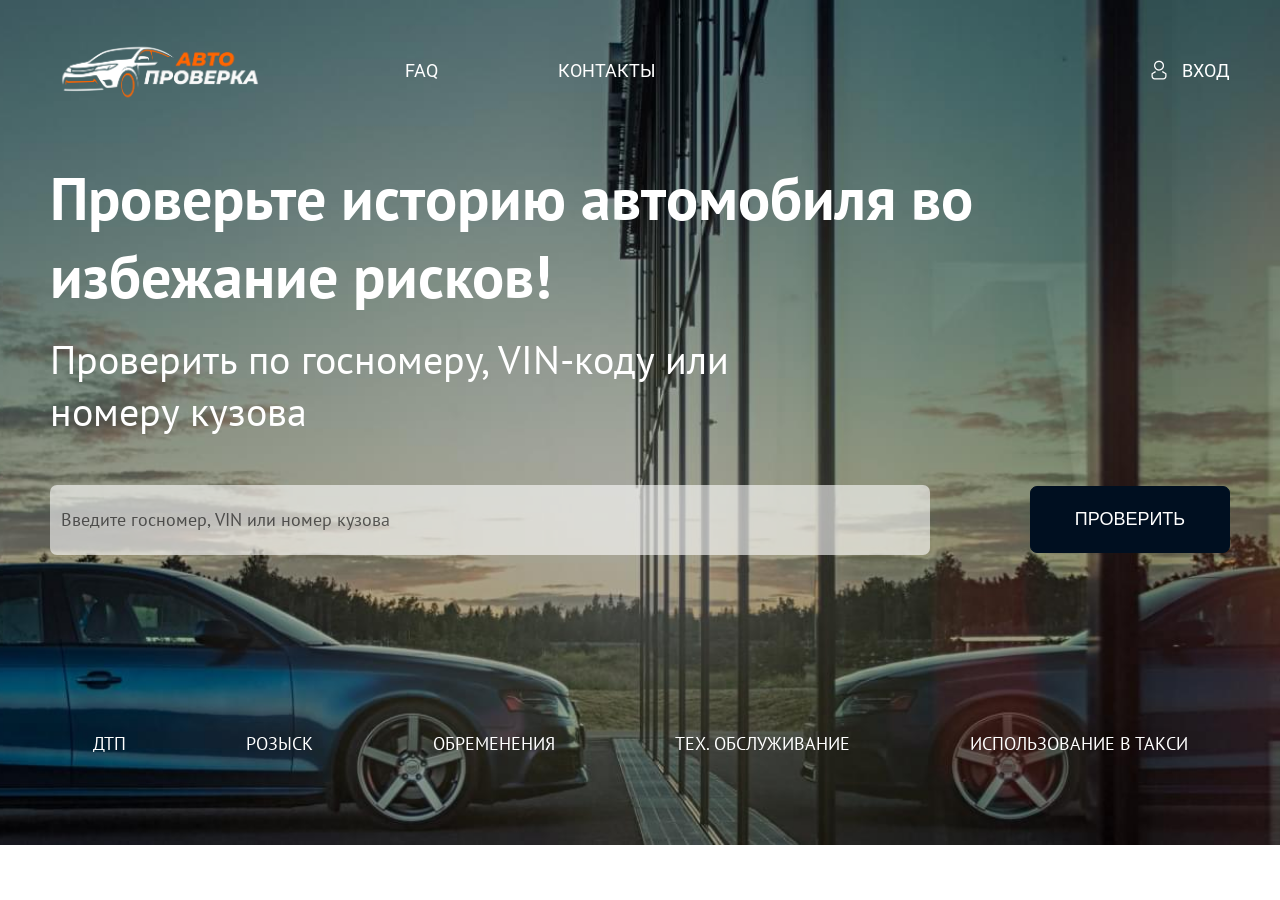
==== commit 3ab6c492: "fixed" ====
--- a/index.html
+++ b/index.html
@@ -12,7 +12,7 @@
 <body>
     <div class="wrapper">
         <div class="content">
-            <header class="header header_dark">
+            <header class="header header_white">
                 <div class="container">
                     <div class="row">
                         <div class="header__col header__col_logo">
